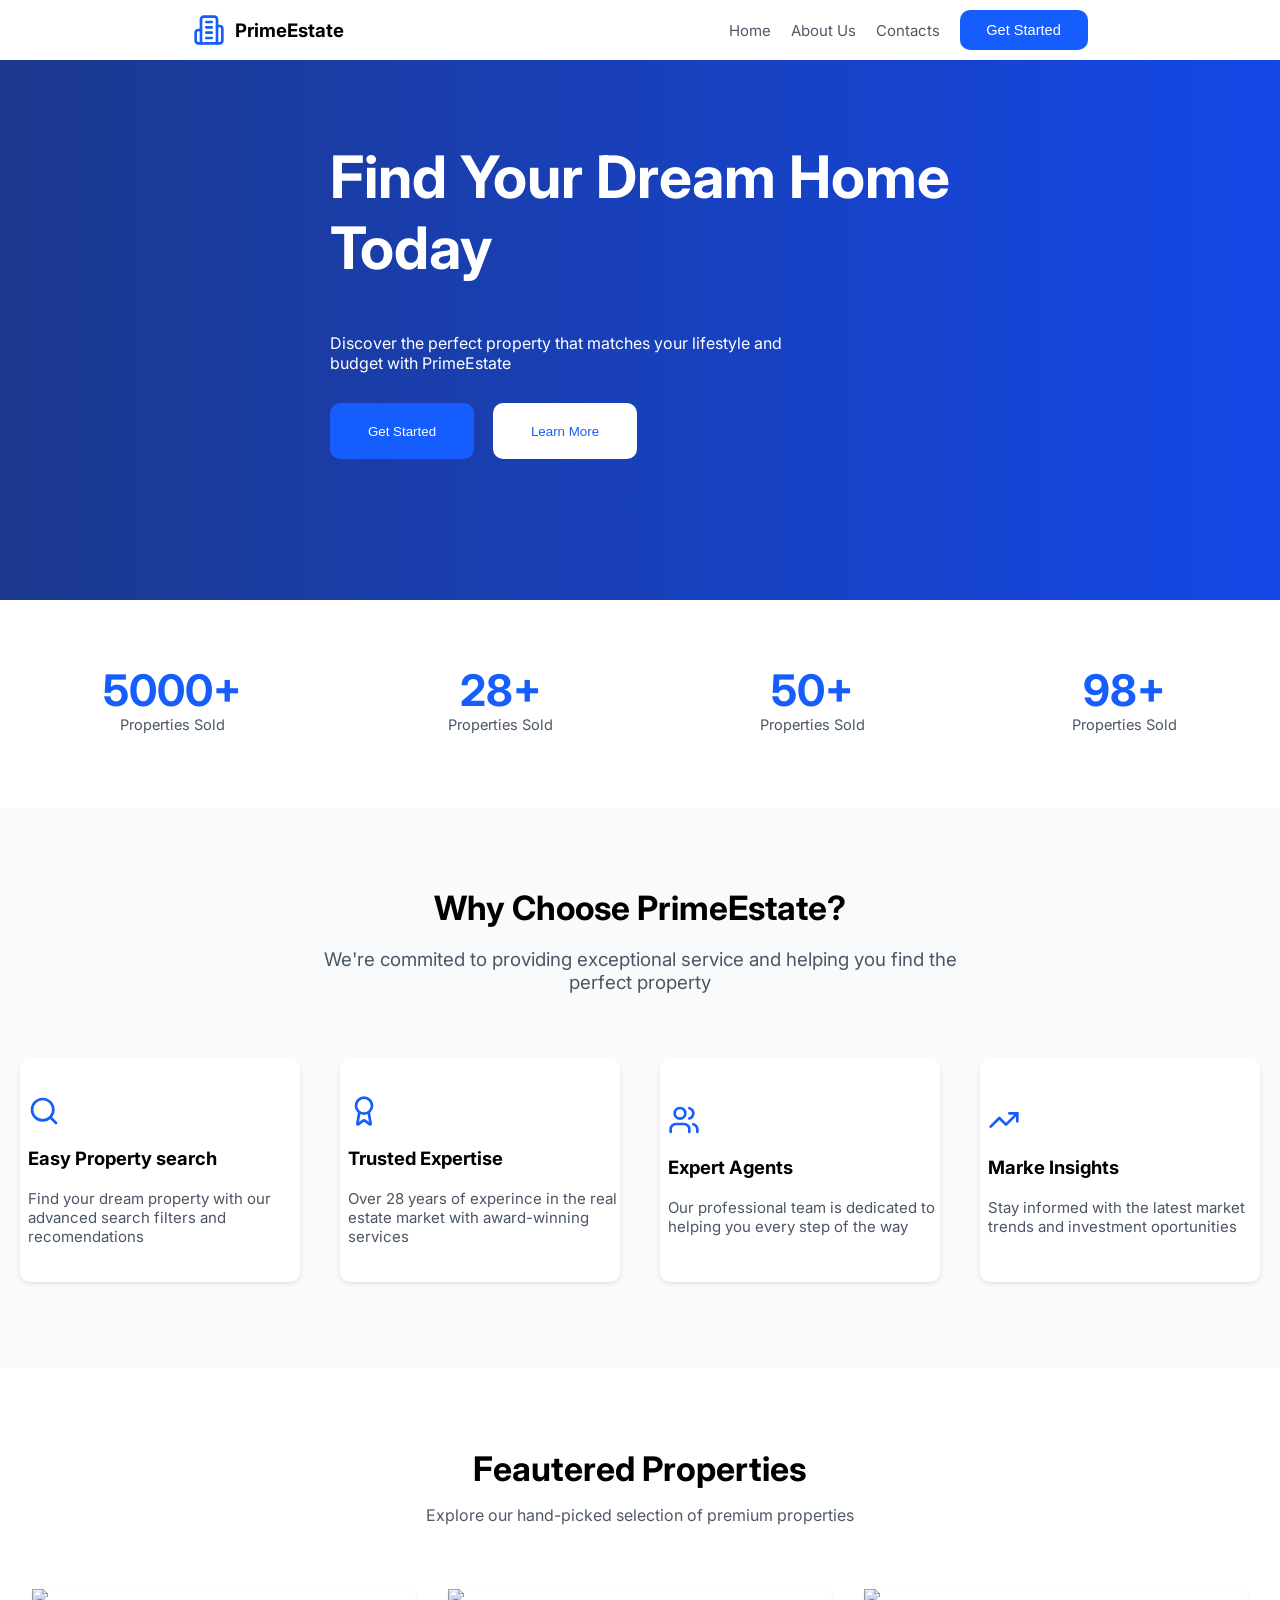
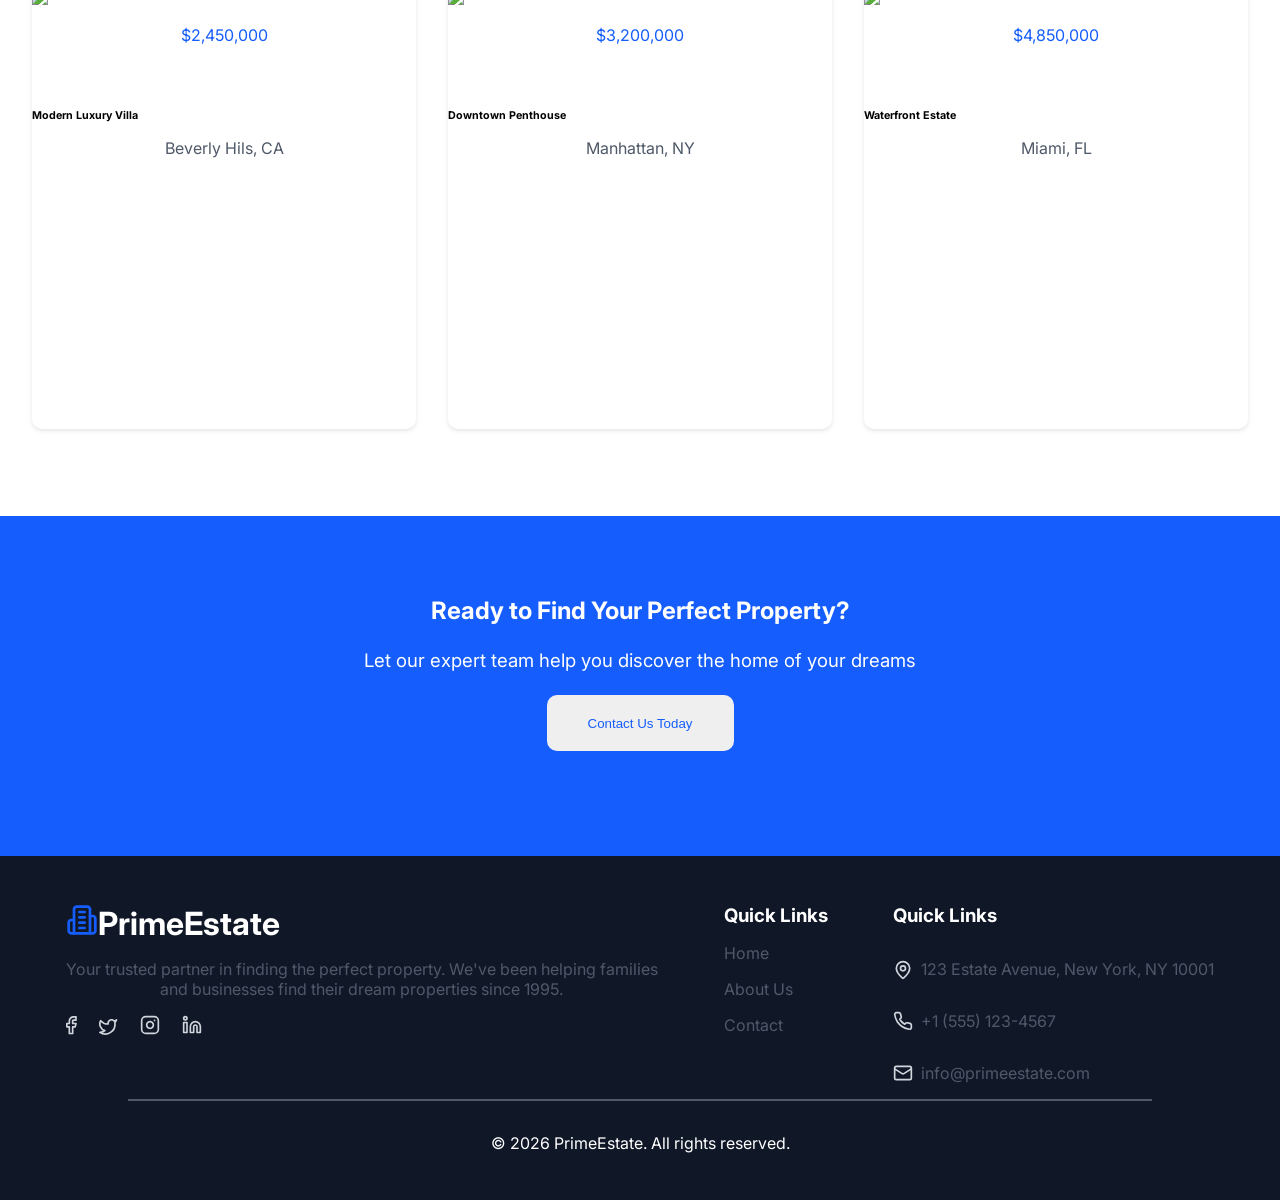
==== index.html @ a553e6db "creating second page" ====
<!DOCTYPE html>
<html lang="en">
<head>
    <meta charset="UTF-8">
    <meta name="viewport" content="width=<device-width>, initial-scale=1.0">
    <title>RealEstate</title>
    <link rel="stylesheet" href="styles/style.css">
    <link rel="preconnect" href="https://fonts.googleapis.com">
    <link rel="preconnect" href="https://fonts.gstatic.com" crossorigin>
    <link href="https://fonts.googleapis.com/css2?family=Inter:ital,opsz,wght@0,14..32,100..900;1,14..32,100..900&display=swap" rel="stylesheet">
</head>
<body>
    <nav>
        <div class="h1">
            <svg width="32" height="32" viewBox="0 0 32 32" fill="none" xmlns="http://www.w3.org/2000/svg">
                <path d="M8 29.3333V5.33333C8 4.62609 8.28095 3.94781 8.78105 3.44772C9.28115 2.94762 9.95942 2.66667 10.6667 2.66667H21.3333C22.0406 2.66667 22.7189 2.94762 23.219 3.44772C23.719 3.94781 24 4.62609 24 5.33333V29.3333H8Z" stroke="#155DFC" stroke-width="2.66667" stroke-linecap="round" stroke-linejoin="round"/>
                <path d="M7.99999 16H5.33332C4.62608 16 3.9478 16.281 3.4477 16.781C2.94761 17.2811 2.66666 17.9594 2.66666 18.6667V26.6667C2.66666 27.3739 2.94761 28.0522 3.4477 28.5523C3.9478 29.0524 4.62608 29.3333 5.33332 29.3333H7.99999" stroke="#155DFC" stroke-width="2.66667" stroke-linecap="round" stroke-linejoin="round"/>
                <path d="M24 12H26.6667C27.3739 12 28.0522 12.281 28.5523 12.781C29.0524 13.2811 29.3333 13.9594 29.3333 14.6667V26.6667C29.3333 27.3739 29.0524 28.0522 28.5523 28.5523C28.0522 29.0524 27.3739 29.3333 26.6667 29.3333H24" stroke="#155DFC" stroke-width="2.66667" stroke-linecap="round" stroke-linejoin="round"/>
                <path d="M13.3333 8H18.6667" stroke="#155DFC" stroke-width="2.66667" stroke-linecap="round" stroke-linejoin="round"/>
                <path d="M13.3333 13.3333H18.6667" stroke="#155DFC" stroke-width="2.66667" stroke-linecap="round" stroke-linejoin="round"/>
                <path d="M13.3333 18.6667H18.6667" stroke="#155DFC" stroke-width="2.66667" stroke-linecap="round" stroke-linejoin="round"/>
                <path d="M13.3333 24H18.6667" stroke="#155DFC" stroke-width="2.66667" stroke-linecap="round" stroke-linejoin="round"/>
            </svg>
            <h1>PrimeEstate</h1>
        </div>
        
        <div class="container">
            <a>Home</a>
            <a>About Us</a>
            <a>Contacts</a>
            <button>
                <a>Get Started</a>
            </button>
        </div>
    </nav>
    <section class="greeting">
        <div class="container_greeting">
            <h2>Find Your Dream Home<br> Today</h2>
            <p>Discover the perfect property that matches your lifestyle and<br> budget with PrimeEstate</p>
            <div class="buttons">
                <button class="butt1">
                    <a>Get Started</a>
                </button>
                <button class="butt2">
                    <a>Learn More</a>
                </button>
            </div>
        </div>
    </section>
    <section class="brief_inf">
        <div class="cont">
            <h3>5000+</h3>
            <p>Properties Sold</p>
        </div>
        <div class="cont">
            <h3>28+</h3>
            <p>Properties Sold</p>
        </div>
        <div class="cont">
            <h3>50+</h3>
            <p>Properties Sold</p>
        </div>
        <div class="cont">
            <h3>98+</h3>
            <p>Properties Sold</p>
        </div>
    </section>
    <section class="arguments">
        <h2>Why Choose PrimeEstate?</h2>
        <p>We're commited to providing exceptional service and helping you find the<br> perfect property</p>
        <div class="info">
            <div class="inf_cont">
                <svg width="32" height="32" viewBox="0 0 32 32" fill="none" xmlns="http://www.w3.org/2000/svg" class="svg">
                    <path d="M14.6667 25.3333C20.5577 25.3333 25.3333 20.5577 25.3333 14.6667C25.3333 8.77563 20.5577 4 14.6667 4C8.77563 4 4 8.77563 4 14.6667C4 20.5577 8.77563 25.3333 14.6667 25.3333Z" stroke="#155DFC" stroke-width="2.66667" stroke-linecap="round" stroke-linejoin="round"/>
                    <path d="M28 28.0001L22.2667 22.2667" stroke="#155DFC" stroke-width="2.66667" stroke-linecap="round" stroke-linejoin="round"/>
                </svg>
                <h3>Easy Property search</h3>
                <p>Find your dream property with our advanced search filters and recomendations</p>
            </div>
            <div class="inf_cont">
                <svg width="32" height="32" viewBox="0 0 32 32" fill="none" xmlns="http://www.w3.org/2000/svg" class="svg">
                    <path d="M20.636 17.1866L22.656 28.5546C22.6786 28.6885 22.6598 28.8261 22.6022 28.949C22.5445 29.0719 22.4507 29.1742 22.3332 29.2424C22.2158 29.3105 22.0804 29.3412 21.9451 29.3303C21.8098 29.3193 21.681 29.2674 21.576 29.1813L16.8027 25.5986C16.5722 25.4265 16.2923 25.3335 16.0047 25.3335C15.717 25.3335 15.4371 25.4265 15.2067 25.5986L10.4253 29.18C10.3204 29.2659 10.1918 29.3178 10.0567 29.3287C9.92151 29.3396 9.78623 29.3091 9.66889 29.2411C9.55154 29.1732 9.45771 29.0711 9.3999 28.9484C9.34209 28.8258 9.32305 28.6884 9.34534 28.5546L11.364 17.1866" stroke="#155DFC" stroke-width="2.66667" stroke-linecap="round" stroke-linejoin="round"/>
                    <path d="M16 18.6666C20.4183 18.6666 24 15.0849 24 10.6666C24 6.24835 20.4183 2.66663 16 2.66663C11.5817 2.66663 8 6.24835 8 10.6666C8 15.0849 11.5817 18.6666 16 18.6666Z" stroke="#155DFC" stroke-width="2.66667" stroke-linecap="round" stroke-linejoin="round"/>
                </svg>
                <h3>Trusted Expertise</h3>
                <p>Over 28 years of experince in the real estate market with award-winning services</p>
            </div>
            <div class="inf_cont">
                <svg width="32" height="32" viewBox="0 0 32 32" fill="none" xmlns="http://www.w3.org/2000/svg" class="svg">
                    <path d="M21.3333 28V25.3333C21.3333 23.9188 20.7714 22.5623 19.7712 21.5621C18.771 20.5619 17.4145 20 16 20H8.00001C6.58552 20 5.22896 20.5619 4.22877 21.5621C3.22858 22.5623 2.66667 23.9188 2.66667 25.3333V28" stroke="#155DFC" stroke-width="2.66667" stroke-linecap="round" stroke-linejoin="round"/>
                    <path d="M12 14.6667C14.9455 14.6667 17.3333 12.2789 17.3333 9.33333C17.3333 6.38781 14.9455 4 12 4C9.05449 4 6.66667 6.38781 6.66667 9.33333C6.66667 12.2789 9.05449 14.6667 12 14.6667Z" stroke="#155DFC" stroke-width="2.66667" stroke-linecap="round" stroke-linejoin="round"/>
                    <path d="M29.3333 28V25.3333C29.3324 24.1516 28.9391 23.0037 28.2151 22.0698C27.4912 21.1358 26.4775 20.4688 25.3333 20.1733" stroke="#155DFC" stroke-width="2.66667" stroke-linecap="round" stroke-linejoin="round"/>
                    <path d="M21.3333 4.17334C22.4805 4.46707 23.4974 5.13427 24.2235 6.06975C24.9496 7.00523 25.3438 8.15578 25.3438 9.34001C25.3438 10.5242 24.9496 11.6748 24.2235 12.6103C23.4974 13.5457 22.4805 14.2129 21.3333 14.5067" stroke="#155DFC" stroke-width="2.66667" stroke-linecap="round" stroke-linejoin="round"/>
                </svg>
                <h3>Expert Agents</h3>
                <p>Our professional team is dedicated to helping you every step of the way</p>
            </div>
            <div class="inf_cont">
                <svg width="32" height="32" viewBox="0 0 32 32" fill="none" xmlns="http://www.w3.org/2000/svg" class="svg">
                    <path d="M29.3333 9.33337L18 20.6667L11.3333 14L2.66666 22.6667" stroke="#155DFC" stroke-width="2.66667" stroke-linecap="round" stroke-linejoin="round"/>
                    <path d="M21.3333 9.33337H29.3333V17.3334" stroke="#155DFC" stroke-width="2.66667" stroke-linecap="round" stroke-linejoin="round"/>
                </svg>
                <h3>Marke Insights</h3>
                <p>Stay informed with the latest market trends and investment oportunities</p>
            </div>
        </div>
    </section>
    <section class="feautered">
        <h2>Feautered Properties</h2>
        <p>Explore our hand-picked selection of premium properties</p>
        <div class="flats">
            <div class="flats_info">
                <figure>
                    <img alt="PLACEHOLDER">
                    <p>$2,450,000</p>
                </figure>
                <h6>Modern Luxury Villa</h6>
                <p>Beverly Hils, CA</p>
            </div>
            <div class="flats_info">
                <figure>
                    <img alt="PLACEHOLDER">
                    <p>$3,200,000</p>
                </figure>
                <h6>Downtown Penthouse</h6>
                <p>Manhattan, NY</p>
            </div>
            <div class="flats_info">
                <figure>
                    <img alt="PLACEHOLDER">
                    <p>$4,850,000</p>
                </figure>
                <h6>Waterfront Estate</h6>
                <p>Miami, FL</p>
            </div>
        </div>
    </section>
    <section class="contacts">
        <div class="cont_contacts">
            <h2>Ready to Find Your Perfect Property?</h2>
            <p>Let our expert team help you discover the home of your dreams</p>
            <div>
                <button class="butt4">
                    <a>Contact Us Today</a>
                </button>
            </div>
        </div>
        
    </section>
    <footer>
        <div class="information">
            <div class="inf_footer">
                <div class="logo_and_text">
                    <svg width="32" height="32" viewBox="0 0 32 32" fill="none" xmlns="http://www.w3.org/2000/svg">
                        <path d="M8 29.3333V5.33333C8 4.62609 8.28095 3.94781 8.78105 3.44772C9.28115 2.94762 9.95942 2.66667 10.6667 2.66667H21.3333C22.0406 2.66667 22.7189 2.94762 23.219 3.44772C23.719 3.94781 24 4.62609 24 5.33333V29.3333H8Z" stroke="#155DFC" stroke-width="2.66667" stroke-linecap="round" stroke-linejoin="round"/>
                        <path d="M7.99999 16H5.33332C4.62608 16 3.9478 16.281 3.4477 16.781C2.94761 17.2811 2.66666 17.9594 2.66666 18.6667V26.6667C2.66666 27.3739 2.94761 28.0522 3.4477 28.5523C3.9478 29.0524 4.62608 29.3333 5.33332 29.3333H7.99999" stroke="#155DFC" stroke-width="2.66667" stroke-linecap="round" stroke-linejoin="round"/>
                        <path d="M24 12H26.6667C27.3739 12 28.0522 12.281 28.5523 12.781C29.0524 13.2811 29.3333 13.9594 29.3333 14.6667V26.6667C29.3333 27.3739 29.0524 28.0522 28.5523 28.5523C28.0522 29.0524 27.3739 29.3333 26.6667 29.3333H24" stroke="#155DFC" stroke-width="2.66667" stroke-linecap="round" stroke-linejoin="round"/>
                        <path d="M13.3333 8H18.6667" stroke="#155DFC" stroke-width="2.66667" stroke-linecap="round" stroke-linejoin="round"/>
                        <path d="M13.3333 13.3333H18.6667" stroke="#155DFC" stroke-width="2.66667" stroke-linecap="round" stroke-linejoin="round"/>
                        <path d="M13.3333 18.6667H18.6667" stroke="#155DFC" stroke-width="2.66667" stroke-linecap="round" stroke-linejoin="round"/>
                        <path d="M13.3333 24H18.6667" stroke="#155DFC" stroke-width="2.66667" stroke-linecap="round" stroke-linejoin="round"/>
                    </svg>
                    <h1>PrimeEstate</h1>
                </div>
                <p>Your trusted partner in finding the perfect property. We've been helping families<br> and businesses find their dream properties since 1995.</p>
                <div>
                    <svg width="11" height="19" viewBox="0 0 11 19" fill="none" xmlns="http://www.w3.org/2000/svg" class="icons">
                        <path d="M10 0.833252H7.50001C6.39494 0.833252 5.33513 1.27224 4.55373 2.05364C3.77233 2.83504 3.33334 3.89485 3.33334 4.99992V7.49992H0.833344V10.8333H3.33334V17.4999H6.66668V10.8333H9.16668L10 7.49992H6.66668V4.99992C6.66668 4.7789 6.75447 4.56694 6.91075 4.41066C7.06703 4.25438 7.279 4.16659 7.50001 4.16659H10V0.833252Z" stroke="#D1D5DC" stroke-width="1.66667" stroke-linecap="round" stroke-linejoin="round"/>
                    </svg>
                    <svg width="19" height="16" viewBox="0 0 19 16" fill="none" xmlns="http://www.w3.org/2000/svg" class="icons">
                        <path d="M17.5001 0.839537C17.5001 0.839537 16.9167 2.58954 15.8334 3.67287C17.1667 12.0062 8.00007 18.0895 0.833405 13.3395C2.66674 13.4229 4.50007 12.8395 5.8334 11.6729C1.66674 10.4229 -0.416595 5.5062 1.66674 1.67287C3.50007 3.83954 6.3334 5.08954 9.16674 5.0062C8.41674 1.5062 12.5001 -0.493796 15.0001 1.83954C15.9167 1.83954 17.5001 0.839537 17.5001 0.839537Z" stroke="#D1D5DC" stroke-width="1.66667" stroke-linecap="round" stroke-linejoin="round"/>
                    </svg>
                    <svg width="20" height="20" viewBox="0 0 20 20" fill="none" xmlns="http://www.w3.org/2000/svg" class="icons">
                        <path d="M14.1667 1.66675H5.83332C3.53214 1.66675 1.66666 3.53223 1.66666 5.83341V14.1667C1.66666 16.4679 3.53214 18.3334 5.83332 18.3334H14.1667C16.4678 18.3334 18.3333 16.4679 18.3333 14.1667V5.83341C18.3333 3.53223 16.4678 1.66675 14.1667 1.66675Z" stroke="#D1D5DC" stroke-width="1.66667" stroke-linecap="round" stroke-linejoin="round"/>
                        <path d="M13.3333 9.47501C13.4362 10.1685 13.3177 10.8769 12.9948 11.4992C12.6719 12.1215 12.161 12.6262 11.5347 12.9414C10.9084 13.2566 10.1987 13.3663 9.5065 13.255C8.81428 13.1436 8.17481 12.8167 7.67904 12.321C7.18327 11.8252 6.85645 11.1857 6.74507 10.4935C6.63368 9.8013 6.7434 9.09159 7.05862 8.46532C7.37383 7.83905 7.8785 7.32812 8.50083 7.00521C9.12316 6.68229 9.83147 6.56383 10.525 6.66667C11.2324 6.77158 11.8874 7.10123 12.3931 7.60693C12.8988 8.11263 13.2284 8.76757 13.3333 9.47501Z" stroke="#D1D5DC" stroke-width="1.66667" stroke-linecap="round" stroke-linejoin="round"/>
                        <path d="M14.5833 5.41675H14.5917" stroke="#D1D5DC" stroke-width="1.66667" stroke-linecap="round" stroke-linejoin="round"/>
                    </svg>
                    <svg width="20" height="20" viewBox="0 0 20 20" fill="none" xmlns="http://www.w3.org/2000/svg" class="icons">
                        <path d="M13.3333 6.66675C14.6594 6.66675 15.9312 7.19353 16.8689 8.13121C17.8066 9.0689 18.3333 10.3407 18.3333 11.6667V17.5001H15V11.6667C15 11.2247 14.8244 10.8008 14.5119 10.4882C14.1993 10.1757 13.7754 10.0001 13.3333 10.0001C12.8913 10.0001 12.4674 10.1757 12.1548 10.4882C11.8423 10.8008 11.6667 11.2247 11.6667 11.6667V17.5001H8.33334V11.6667C8.33334 10.3407 8.86013 9.0689 9.79781 8.13121C10.7355 7.19353 12.0073 6.66675 13.3333 6.66675Z" stroke="#D1D5DC" stroke-width="1.66667" stroke-linecap="round" stroke-linejoin="round"/>
                        <path d="M4.99999 7.5H1.66666V17.5H4.99999V7.5Z" stroke="#D1D5DC" stroke-width="1.66667" stroke-linecap="round" stroke-linejoin="round"/>
                        <path d="M3.33332 5.00008C4.2538 5.00008 4.99999 4.25389 4.99999 3.33341C4.99999 2.41294 4.2538 1.66675 3.33332 1.66675C2.41285 1.66675 1.66666 2.41294 1.66666 3.33341C1.66666 4.25389 2.41285 5.00008 3.33332 5.00008Z" stroke="#D1D5DC" stroke-width="1.66667" stroke-linecap="round" stroke-linejoin="round"/>
                    </svg>
                </div>
                
            </div>
            <div class="inf_footer">
                <h3>Quick Links</h3>
                <a href="">Home</a>
                <a href="">About Us</a>
                <a href="">Contact</a>
            </div>
            <div class="inf_footer">
                <h3>Quick Links</h3>
                <div class="flex">
                    <svg width="20" height="22" viewBox="0 0 20 22" fill="none" xmlns="http://www.w3.org/2000/svg">
                        <path d="M16.6667 10.3334C16.6667 14.4942 12.0508 18.8276 10.5008 20.1659C10.3564 20.2745 10.1807 20.3332 10 20.3332C9.81934 20.3332 9.64357 20.2745 9.49918 20.1659C7.94918 18.8276 3.33334 14.4942 3.33334 10.3334C3.33334 8.5653 4.03572 6.86961 5.28596 5.61937C6.53621 4.36913 8.2319 3.66675 10 3.66675C11.7681 3.66675 13.4638 4.36913 14.7141 5.61937C15.9643 6.86961 16.6667 8.5653 16.6667 10.3334Z" stroke="#D1D5DC" stroke-width="1.66667" stroke-linecap="round" stroke-linejoin="round"/>
                        <path d="M10 12.8333C11.3807 12.8333 12.5 11.714 12.5 10.3333C12.5 8.95254 11.3807 7.83325 10 7.83325C8.61929 7.83325 7.5 8.95254 7.5 10.3333C7.5 11.714 8.61929 12.8333 10 12.8333Z" stroke="#D1D5DC" stroke-width="1.66667" stroke-linecap="round" stroke-linejoin="round"/>
                    </svg>
                    <p class="p">123 Estate Avenue, New York, NY 10001</p>
                </div>
                <div class="flex">
                    <svg width="20" height="20" viewBox="0 0 20 20" fill="none" xmlns="http://www.w3.org/2000/svg">
                        <path d="M18.3333 14.0999V16.5999C18.3343 16.832 18.2867 17.0617 18.1937 17.2744C18.1008 17.487 17.9644 17.6779 17.7934 17.8348C17.6224 17.9917 17.4205 18.1112 17.2006 18.1855C16.9808 18.2599 16.7478 18.2875 16.5167 18.2666C13.9523 17.988 11.4892 17.1117 9.32498 15.7083C7.31151 14.4288 5.60443 12.7217 4.32499 10.7083C2.91663 8.53426 2.04019 6.05908 1.76665 3.48325C1.74583 3.25281 1.77321 3.02055 1.84707 2.80127C1.92092 2.58199 2.03963 2.38049 2.19562 2.2096C2.35162 2.03871 2.54149 1.90218 2.75314 1.80869C2.9648 1.7152 3.1936 1.6668 3.42499 1.66658H5.92499C6.32941 1.6626 6.72148 1.80582 7.02812 2.06953C7.33476 2.33324 7.53505 2.69946 7.59165 3.09992C7.69717 3.89997 7.89286 4.68552 8.17499 5.44158C8.2871 5.73985 8.31137 6.06401 8.24491 6.37565C8.17844 6.68729 8.02404 6.97334 7.79998 7.19992L6.74165 8.25825C7.92795 10.3445 9.65536 12.072 11.7417 13.2583L12.8 12.1999C13.0266 11.9759 13.3126 11.8215 13.6243 11.755C13.9359 11.6885 14.26 11.7128 14.5583 11.8249C15.3144 12.107 16.0999 12.3027 16.9 12.4083C17.3048 12.4654 17.6745 12.6693 17.9388 12.9812C18.203 13.2931 18.3435 13.6912 18.3333 14.0999Z" stroke="#D1D5DC" stroke-width="1.66667" stroke-linecap="round" stroke-linejoin="round"/>
                    </svg>
                    <p class="p">+1 (555) 123-4567</p>
                </div>
                
                <div class="flex">
                    <svg width="20" height="20" viewBox="0 0 20 20" fill="none" xmlns="http://www.w3.org/2000/svg">
                        <path d="M16.6667 3.33325H3.33332C2.41285 3.33325 1.66666 4.07944 1.66666 4.99992V14.9999C1.66666 15.9204 2.41285 16.6666 3.33332 16.6666H16.6667C17.5871 16.6666 18.3333 15.9204 18.3333 14.9999V4.99992C18.3333 4.07944 17.5871 3.33325 16.6667 3.33325Z" stroke="#D1D5DC" stroke-width="1.66667" stroke-linecap="round" stroke-linejoin="round"/>
                        <path d="M18.3333 5.83325L10.8583 10.5833C10.601 10.7444 10.3036 10.8299 9.99999 10.8299C9.69639 10.8299 9.39893 10.7444 9.14166 10.5833L1.66666 5.83325" stroke="#D1D5DC" stroke-width="1.66667" stroke-linecap="round" stroke-linejoin="round"/>
                    </svg>
                    <p class="p">info@primeestate.com</p>
                </div>
            </div>
        </div>
        <div class="hr">
            <p>© 2026 PrimeEstate. All rights reserved.</p>
        </div>
        
    </footer>
</body>
</html>
---- styles/style.css ----
* {
  box-sizing: border-box;
  margin: 0;
}

body {
  font-family: Inter, regular;
  color: white;
}
body nav {
  height: 60px;
  background-color: #FFFFFF;
  display: flex;
  justify-content: space-around;
  align-items: center;
  position: fixed;
  width: 100%;
}
body nav .h1 {
  display: flex;
  align-items: center;
}
body nav h1 {
  font-family: Inter, bold;
  color: black;
  margin: 0;
  padding-left: 10px;
  font-size: 18.6px;
}
body nav .container {
  display: flex;
  align-items: center;
}
body nav .container a {
  font-size: 15px;
  text-decoration: none;
  color: #4F5968;
  margin-right: 20px;
}
body nav .container button {
  background-color: #155DFC;
  border-radius: 10px;
  text-align: center;
  width: 128px;
  height: 40px;
  border-style: none;
}
body nav .container button a {
  color: white;
  font-size: 14.6px;
  margin-right: 0px;
}
body .greeting {
  height: 600px;
  background: linear-gradient(to right, #1C398E, #1447E6);
  display: flex;
  justify-content: center;
  align-items: center;
}
body .greeting .container_greeting {
  display: flex;
  flex-direction: column;
}
body .greeting .container_greeting h2 {
  margin: 0;
  color: #FFFFFF;
  font-size: 58.6px;
  font-family: Inter, Medium;
}
body .greeting .container_greeting p {
  font-size: 22.1;
  margin-top: 50px;
  margin-bottom: 30px;
}
body .greeting .container_greeting .buttons .butt1 {
  background-color: #155DFC;
  border-radius: 10px;
  color: #FFFFFF;
  border-style: none;
  height: 56px;
  width: 144px;
  margin-right: 15px;
}
body .greeting .container_greeting .buttons .butt2 {
  background-color: #FFFFFF;
  border-radius: 10px;
  color: #155DFC;
  border-style: none;
  height: 56px;
  width: 144px;
}
body .brief_inf {
  height: 208px;
  display: flex;
  justify-content: space-around;
  padding-top: 64px;
}
body .brief_inf h3 {
  color: #155DFC;
  font-size: 43.5px;
  text-align: center;
  margin: 0;
}
body .brief_inf p {
  color: #4A5565;
  font-size: 14.6px;
  text-align: center;
}
body .brief_inf .cont {
  display: flex;
  flex-direction: column;
}
body .arguments {
  height: 560px;
  background-color: #F9FAFB;
}
body .arguments h2 {
  text-align: center;
  font-size: 33.5px;
  color: #000000;
  margin-bottom: 20px;
  padding-top: 80px;
}
body .arguments h3 {
  font-size: 18.4px;
  color: #000000;
  margin-left: 8px;
}
body .arguments p {
  color: #4A5565;
  font-size: 18.8px;
  text-align: center;
  margin-bottom: 64px;
}
body .arguments .inf_cont {
  width: 280px;
  height: 224px;
  border-radius: 10px;
  background-color: #FFFFFF;
  display: flex;
  flex-direction: column;
  justify-content: center;
  box-shadow: 0 2px 4px rgba(0, 0, 0, 0.1);
}
body .arguments .inf_cont p {
  text-align: left;
  margin-bottom: 0px;
  margin-top: 20px;
  margin-left: 8px;
  font-size: 15px;
}
body .arguments .inf_cont .svg {
  margin-bottom: 20px;
  margin-left: 8px;
}
body .arguments .info {
  display: flex;
  justify-content: space-around;
}
body .feautered {
  height: 748px;
}
body .feautered h2 {
  color: #000000;
  font-size: 33.9px;
  padding-top: 80px;
  text-align: center;
}
body .feautered p {
  text-align: center;
  color: #4F5968;
  margin-top: 16px;
  margin-bottom: 64px;
}
body .feautered .flats {
  display: flex;
  flex-direction: row;
  justify-content: space-evenly;
}
body .feautered .flats_info {
  width: 384px;
  height: 440px;
  border-radius: 10px;
  box-shadow: 0 2px 4px rgba(0, 0, 0, 0.1);
  display: flex;
  flex-direction: column;
}
body .feautered .flats_info figure p {
  color: #155DFC;
}
body .feautered .flats_info h6 {
  color: #000000;
  font-size: 19.2;
}
body .contacts {
  height: 340px;
  background-color: #155DFC;
}
body .contacts h2 {
  padding-top: 80px;
  text-align: center;
}
body .contacts p {
  text-align: center;
  font-size: 18.6px;
  margin-top: 24px;
  margin-bottom: 24px;
}
body .contacts .butt4 {
  height: 56px;
  width: 187px;
  text-align: center;
  border-radius: 10px;
  border-style: none;
}
body .contacts .butt4 a {
  color: #155DFC;
}
body .contacts .cont_contacts {
  display: flex;
  flex-direction: column;
}
body .contacts .cont_contacts div {
  display: flex;
  justify-content: center;
}
body footer {
  height: 344px;
  background-color: #101828;
}
body footer .information {
  display: flex;
  justify-content: space-evenly;
  padding-top: 48px;
}
body footer .information .inf_footer {
  display: flex;
  flex-direction: column;
}
body footer .information .inf_footer p {
  margin-top: 16px;
  margin-bottom: 16px;
  color: #4F5968;
}
body footer .information .inf_footer .icons {
  margin-right: 18px;
}
body footer .information .inf_footer h3 {
  margin-bottom: 16px;
}
body footer .information .inf_footer a {
  text-decoration: none;
  color: #4F5968;
  margin-bottom: 16px;
}
body footer .logo_and_text {
  display: flex;
}
body footer .flex {
  display: flex;
  align-items: center;
}
body footer .flex .p {
  margin-left: 8px;
}
body footer p {
  text-align: center;
}
body footer .hr {
  width: 80%;
  border-top: solid 2px #4F5968;
  padding-top: 32px;
  margin: 0 auto;
}

/*# sourceMappingURL=style.css.map */
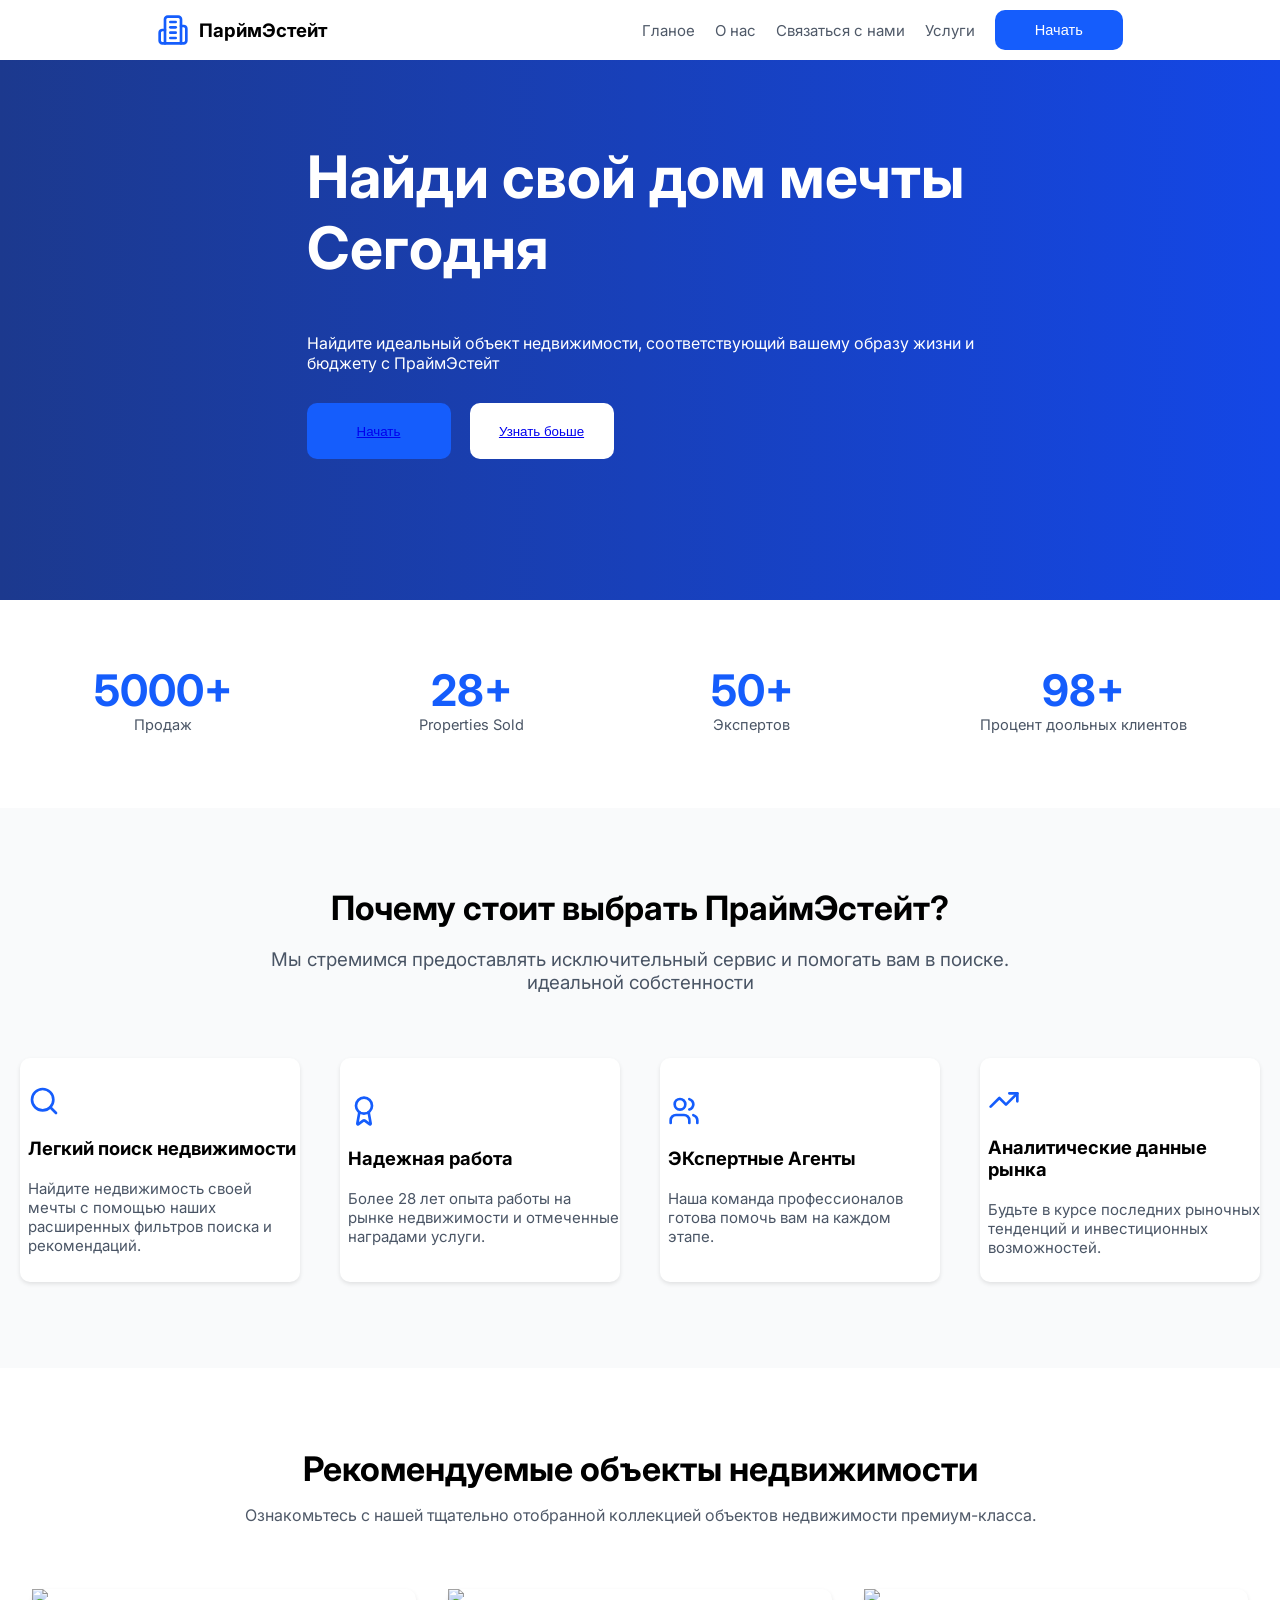
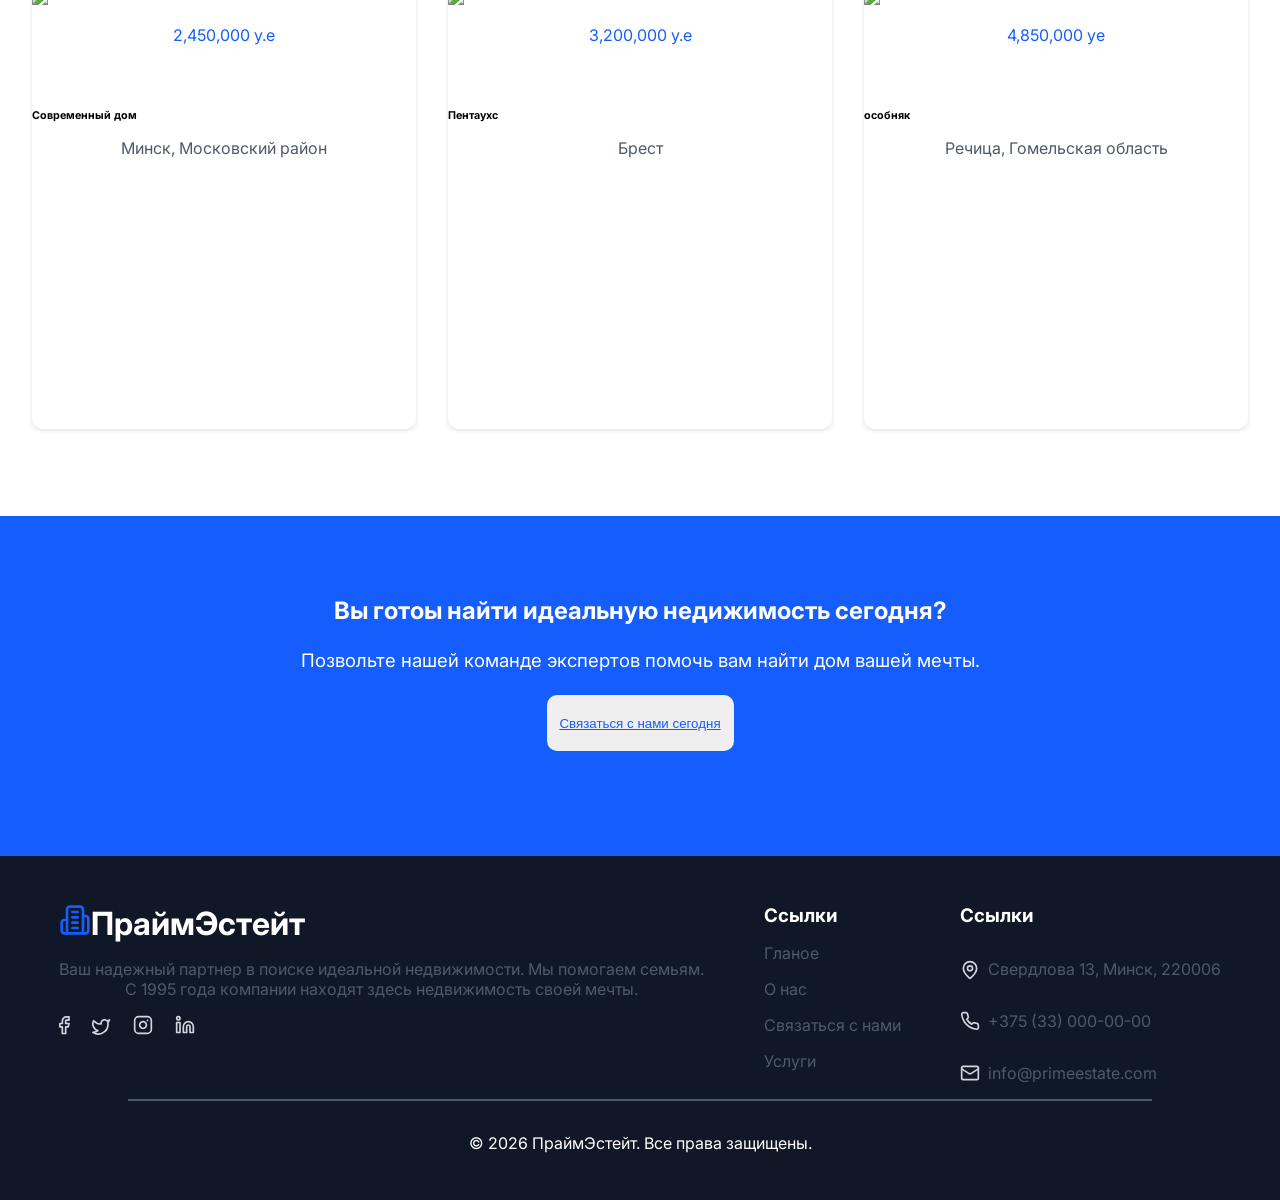
==== commit df44b19e: "translate to russian" ====
--- a/index.html
+++ b/index.html
@@ -1,223 +1,226 @@
-<!DOCTYPE html>
-<html lang="en">
-<head>
-    <meta charset="UTF-8">
-    <meta name="viewport" content="width=<device-width>, initial-scale=1.0">
-    <title>RealEstate</title>
-    <link rel="stylesheet" href="styles/style.css">
-    <link rel="preconnect" href="https://fonts.googleapis.com">
-    <link rel="preconnect" href="https://fonts.gstatic.com" crossorigin>
-    <link href="https://fonts.googleapis.com/css2?family=Inter:ital,opsz,wght@0,14..32,100..900;1,14..32,100..900&display=swap" rel="stylesheet">
-</head>
-<body>
-    <nav>
-        <div class="h1">
-            <svg width="32" height="32" viewBox="0 0 32 32" fill="none" xmlns="http://www.w3.org/2000/svg">
-                <path d="M8 29.3333V5.33333C8 4.62609 8.28095 3.94781 8.78105 3.44772C9.28115 2.94762 9.95942 2.66667 10.6667 2.66667H21.3333C22.0406 2.66667 22.7189 2.94762 23.219 3.44772C23.719 3.94781 24 4.62609 24 5.33333V29.3333H8Z" stroke="#155DFC" stroke-width="2.66667" stroke-linecap="round" stroke-linejoin="round"/>
-                <path d="M7.99999 16H5.33332C4.62608 16 3.9478 16.281 3.4477 16.781C2.94761 17.2811 2.66666 17.9594 2.66666 18.6667V26.6667C2.66666 27.3739 2.94761 28.0522 3.4477 28.5523C3.9478 29.0524 4.62608 29.3333 5.33332 29.3333H7.99999" stroke="#155DFC" stroke-width="2.66667" stroke-linecap="round" stroke-linejoin="round"/>
-                <path d="M24 12H26.6667C27.3739 12 28.0522 12.281 28.5523 12.781C29.0524 13.2811 29.3333 13.9594 29.3333 14.6667V26.6667C29.3333 27.3739 29.0524 28.0522 28.5523 28.5523C28.0522 29.0524 27.3739 29.3333 26.6667 29.3333H24" stroke="#155DFC" stroke-width="2.66667" stroke-linecap="round" stroke-linejoin="round"/>
-                <path d="M13.3333 8H18.6667" stroke="#155DFC" stroke-width="2.66667" stroke-linecap="round" stroke-linejoin="round"/>
-                <path d="M13.3333 13.3333H18.6667" stroke="#155DFC" stroke-width="2.66667" stroke-linecap="round" stroke-linejoin="round"/>
-                <path d="M13.3333 18.6667H18.6667" stroke="#155DFC" stroke-width="2.66667" stroke-linecap="round" stroke-linejoin="round"/>
-                <path d="M13.3333 24H18.6667" stroke="#155DFC" stroke-width="2.66667" stroke-linecap="round" stroke-linejoin="round"/>
-            </svg>
-            <h1>PrimeEstate</h1>
-        </div>
-        
-        <div class="container">
-            <a>Home</a>
-            <a>About Us</a>
-            <a>Contacts</a>
-            <button>
-                <a>Get Started</a>
-            </button>
-        </div>
-    </nav>
-    <section class="greeting">
-        <div class="container_greeting">
-            <h2>Find Your Dream Home<br> Today</h2>
-            <p>Discover the perfect property that matches your lifestyle and<br> budget with PrimeEstate</p>
-            <div class="buttons">
-                <button class="butt1">
-                    <a>Get Started</a>
-                </button>
-                <button class="butt2">
-                    <a>Learn More</a>
-                </button>
-            </div>
-        </div>
-    </section>
-    <section class="brief_inf">
-        <div class="cont">
-            <h3>5000+</h3>
-            <p>Properties Sold</p>
-        </div>
-        <div class="cont">
-            <h3>28+</h3>
-            <p>Properties Sold</p>
-        </div>
-        <div class="cont">
-            <h3>50+</h3>
-            <p>Properties Sold</p>
-        </div>
-        <div class="cont">
-            <h3>98+</h3>
-            <p>Properties Sold</p>
-        </div>
-    </section>
-    <section class="arguments">
-        <h2>Why Choose PrimeEstate?</h2>
-        <p>We're commited to providing exceptional service and helping you find the<br> perfect property</p>
-        <div class="info">
-            <div class="inf_cont">
-                <svg width="32" height="32" viewBox="0 0 32 32" fill="none" xmlns="http://www.w3.org/2000/svg" class="svg">
-                    <path d="M14.6667 25.3333C20.5577 25.3333 25.3333 20.5577 25.3333 14.6667C25.3333 8.77563 20.5577 4 14.6667 4C8.77563 4 4 8.77563 4 14.6667C4 20.5577 8.77563 25.3333 14.6667 25.3333Z" stroke="#155DFC" stroke-width="2.66667" stroke-linecap="round" stroke-linejoin="round"/>
-                    <path d="M28 28.0001L22.2667 22.2667" stroke="#155DFC" stroke-width="2.66667" stroke-linecap="round" stroke-linejoin="round"/>
-                </svg>
-                <h3>Easy Property search</h3>
-                <p>Find your dream property with our advanced search filters and recomendations</p>
-            </div>
-            <div class="inf_cont">
-                <svg width="32" height="32" viewBox="0 0 32 32" fill="none" xmlns="http://www.w3.org/2000/svg" class="svg">
-                    <path d="M20.636 17.1866L22.656 28.5546C22.6786 28.6885 22.6598 28.8261 22.6022 28.949C22.5445 29.0719 22.4507 29.1742 22.3332 29.2424C22.2158 29.3105 22.0804 29.3412 21.9451 29.3303C21.8098 29.3193 21.681 29.2674 21.576 29.1813L16.8027 25.5986C16.5722 25.4265 16.2923 25.3335 16.0047 25.3335C15.717 25.3335 15.4371 25.4265 15.2067 25.5986L10.4253 29.18C10.3204 29.2659 10.1918 29.3178 10.0567 29.3287C9.92151 29.3396 9.78623 29.3091 9.66889 29.2411C9.55154 29.1732 9.45771 29.0711 9.3999 28.9484C9.34209 28.8258 9.32305 28.6884 9.34534 28.5546L11.364 17.1866" stroke="#155DFC" stroke-width="2.66667" stroke-linecap="round" stroke-linejoin="round"/>
-                    <path d="M16 18.6666C20.4183 18.6666 24 15.0849 24 10.6666C24 6.24835 20.4183 2.66663 16 2.66663C11.5817 2.66663 8 6.24835 8 10.6666C8 15.0849 11.5817 18.6666 16 18.6666Z" stroke="#155DFC" stroke-width="2.66667" stroke-linecap="round" stroke-linejoin="round"/>
-                </svg>
-                <h3>Trusted Expertise</h3>
-                <p>Over 28 years of experince in the real estate market with award-winning services</p>
-            </div>
-            <div class="inf_cont">
-                <svg width="32" height="32" viewBox="0 0 32 32" fill="none" xmlns="http://www.w3.org/2000/svg" class="svg">
-                    <path d="M21.3333 28V25.3333C21.3333 23.9188 20.7714 22.5623 19.7712 21.5621C18.771 20.5619 17.4145 20 16 20H8.00001C6.58552 20 5.22896 20.5619 4.22877 21.5621C3.22858 22.5623 2.66667 23.9188 2.66667 25.3333V28" stroke="#155DFC" stroke-width="2.66667" stroke-linecap="round" stroke-linejoin="round"/>
-                    <path d="M12 14.6667C14.9455 14.6667 17.3333 12.2789 17.3333 9.33333C17.3333 6.38781 14.9455 4 12 4C9.05449 4 6.66667 6.38781 6.66667 9.33333C6.66667 12.2789 9.05449 14.6667 12 14.6667Z" stroke="#155DFC" stroke-width="2.66667" stroke-linecap="round" stroke-linejoin="round"/>
-                    <path d="M29.3333 28V25.3333C29.3324 24.1516 28.9391 23.0037 28.2151 22.0698C27.4912 21.1358 26.4775 20.4688 25.3333 20.1733" stroke="#155DFC" stroke-width="2.66667" stroke-linecap="round" stroke-linejoin="round"/>
-                    <path d="M21.3333 4.17334C22.4805 4.46707 23.4974 5.13427 24.2235 6.06975C24.9496 7.00523 25.3438 8.15578 25.3438 9.34001C25.3438 10.5242 24.9496 11.6748 24.2235 12.6103C23.4974 13.5457 22.4805 14.2129 21.3333 14.5067" stroke="#155DFC" stroke-width="2.66667" stroke-linecap="round" stroke-linejoin="round"/>
-                </svg>
-                <h3>Expert Agents</h3>
-                <p>Our professional team is dedicated to helping you every step of the way</p>
-            </div>
-            <div class="inf_cont">
-                <svg width="32" height="32" viewBox="0 0 32 32" fill="none" xmlns="http://www.w3.org/2000/svg" class="svg">
-                    <path d="M29.3333 9.33337L18 20.6667L11.3333 14L2.66666 22.6667" stroke="#155DFC" stroke-width="2.66667" stroke-linecap="round" stroke-linejoin="round"/>
-                    <path d="M21.3333 9.33337H29.3333V17.3334" stroke="#155DFC" stroke-width="2.66667" stroke-linecap="round" stroke-linejoin="round"/>
-                </svg>
-                <h3>Marke Insights</h3>
-                <p>Stay informed with the latest market trends and investment oportunities</p>
-            </div>
-        </div>
-    </section>
-    <section class="feautered">
-        <h2>Feautered Properties</h2>
-        <p>Explore our hand-picked selection of premium properties</p>
-        <div class="flats">
-            <div class="flats_info">
-                <figure>
-                    <img alt="PLACEHOLDER">
-                    <p>$2,450,000</p>
-                </figure>
-                <h6>Modern Luxury Villa</h6>
-                <p>Beverly Hils, CA</p>
-            </div>
-            <div class="flats_info">
-                <figure>
-                    <img alt="PLACEHOLDER">
-                    <p>$3,200,000</p>
-                </figure>
-                <h6>Downtown Penthouse</h6>
-                <p>Manhattan, NY</p>
-            </div>
-            <div class="flats_info">
-                <figure>
-                    <img alt="PLACEHOLDER">
-                    <p>$4,850,000</p>
-                </figure>
-                <h6>Waterfront Estate</h6>
-                <p>Miami, FL</p>
-            </div>
-        </div>
-    </section>
-    <section class="contacts">
-        <div class="cont_contacts">
-            <h2>Ready to Find Your Perfect Property?</h2>
-            <p>Let our expert team help you discover the home of your dreams</p>
-            <div>
-                <button class="butt4">
-                    <a>Contact Us Today</a>
-                </button>
-            </div>
-        </div>
-        
-    </section>
-    <footer>
-        <div class="information">
-            <div class="inf_footer">
-                <div class="logo_and_text">
-                    <svg width="32" height="32" viewBox="0 0 32 32" fill="none" xmlns="http://www.w3.org/2000/svg">
-                        <path d="M8 29.3333V5.33333C8 4.62609 8.28095 3.94781 8.78105 3.44772C9.28115 2.94762 9.95942 2.66667 10.6667 2.66667H21.3333C22.0406 2.66667 22.7189 2.94762 23.219 3.44772C23.719 3.94781 24 4.62609 24 5.33333V29.3333H8Z" stroke="#155DFC" stroke-width="2.66667" stroke-linecap="round" stroke-linejoin="round"/>
-                        <path d="M7.99999 16H5.33332C4.62608 16 3.9478 16.281 3.4477 16.781C2.94761 17.2811 2.66666 17.9594 2.66666 18.6667V26.6667C2.66666 27.3739 2.94761 28.0522 3.4477 28.5523C3.9478 29.0524 4.62608 29.3333 5.33332 29.3333H7.99999" stroke="#155DFC" stroke-width="2.66667" stroke-linecap="round" stroke-linejoin="round"/>
-                        <path d="M24 12H26.6667C27.3739 12 28.0522 12.281 28.5523 12.781C29.0524 13.2811 29.3333 13.9594 29.3333 14.6667V26.6667C29.3333 27.3739 29.0524 28.0522 28.5523 28.5523C28.0522 29.0524 27.3739 29.3333 26.6667 29.3333H24" stroke="#155DFC" stroke-width="2.66667" stroke-linecap="round" stroke-linejoin="round"/>
-                        <path d="M13.3333 8H18.6667" stroke="#155DFC" stroke-width="2.66667" stroke-linecap="round" stroke-linejoin="round"/>
-                        <path d="M13.3333 13.3333H18.6667" stroke="#155DFC" stroke-width="2.66667" stroke-linecap="round" stroke-linejoin="round"/>
-                        <path d="M13.3333 18.6667H18.6667" stroke="#155DFC" stroke-width="2.66667" stroke-linecap="round" stroke-linejoin="round"/>
-                        <path d="M13.3333 24H18.6667" stroke="#155DFC" stroke-width="2.66667" stroke-linecap="round" stroke-linejoin="round"/>
-                    </svg>
-                    <h1>PrimeEstate</h1>
-                </div>
-                <p>Your trusted partner in finding the perfect property. We've been helping families<br> and businesses find their dream properties since 1995.</p>
-                <div>
-                    <svg width="11" height="19" viewBox="0 0 11 19" fill="none" xmlns="http://www.w3.org/2000/svg" class="icons">
-                        <path d="M10 0.833252H7.50001C6.39494 0.833252 5.33513 1.27224 4.55373 2.05364C3.77233 2.83504 3.33334 3.89485 3.33334 4.99992V7.49992H0.833344V10.8333H3.33334V17.4999H6.66668V10.8333H9.16668L10 7.49992H6.66668V4.99992C6.66668 4.7789 6.75447 4.56694 6.91075 4.41066C7.06703 4.25438 7.279 4.16659 7.50001 4.16659H10V0.833252Z" stroke="#D1D5DC" stroke-width="1.66667" stroke-linecap="round" stroke-linejoin="round"/>
-                    </svg>
-                    <svg width="19" height="16" viewBox="0 0 19 16" fill="none" xmlns="http://www.w3.org/2000/svg" class="icons">
-                        <path d="M17.5001 0.839537C17.5001 0.839537 16.9167 2.58954 15.8334 3.67287C17.1667 12.0062 8.00007 18.0895 0.833405 13.3395C2.66674 13.4229 4.50007 12.8395 5.8334 11.6729C1.66674 10.4229 -0.416595 5.5062 1.66674 1.67287C3.50007 3.83954 6.3334 5.08954 9.16674 5.0062C8.41674 1.5062 12.5001 -0.493796 15.0001 1.83954C15.9167 1.83954 17.5001 0.839537 17.5001 0.839537Z" stroke="#D1D5DC" stroke-width="1.66667" stroke-linecap="round" stroke-linejoin="round"/>
-                    </svg>
-                    <svg width="20" height="20" viewBox="0 0 20 20" fill="none" xmlns="http://www.w3.org/2000/svg" class="icons">
-                        <path d="M14.1667 1.66675H5.83332C3.53214 1.66675 1.66666 3.53223 1.66666 5.83341V14.1667C1.66666 16.4679 3.53214 18.3334 5.83332 18.3334H14.1667C16.4678 18.3334 18.3333 16.4679 18.3333 14.1667V5.83341C18.3333 3.53223 16.4678 1.66675 14.1667 1.66675Z" stroke="#D1D5DC" stroke-width="1.66667" stroke-linecap="round" stroke-linejoin="round"/>
-                        <path d="M13.3333 9.47501C13.4362 10.1685 13.3177 10.8769 12.9948 11.4992C12.6719 12.1215 12.161 12.6262 11.5347 12.9414C10.9084 13.2566 10.1987 13.3663 9.5065 13.255C8.81428 13.1436 8.17481 12.8167 7.67904 12.321C7.18327 11.8252 6.85645 11.1857 6.74507 10.4935C6.63368 9.8013 6.7434 9.09159 7.05862 8.46532C7.37383 7.83905 7.8785 7.32812 8.50083 7.00521C9.12316 6.68229 9.83147 6.56383 10.525 6.66667C11.2324 6.77158 11.8874 7.10123 12.3931 7.60693C12.8988 8.11263 13.2284 8.76757 13.3333 9.47501Z" stroke="#D1D5DC" stroke-width="1.66667" stroke-linecap="round" stroke-linejoin="round"/>
-                        <path d="M14.5833 5.41675H14.5917" stroke="#D1D5DC" stroke-width="1.66667" stroke-linecap="round" stroke-linejoin="round"/>
-                    </svg>
-                    <svg width="20" height="20" viewBox="0 0 20 20" fill="none" xmlns="http://www.w3.org/2000/svg" class="icons">
-                        <path d="M13.3333 6.66675C14.6594 6.66675 15.9312 7.19353 16.8689 8.13121C17.8066 9.0689 18.3333 10.3407 18.3333 11.6667V17.5001H15V11.6667C15 11.2247 14.8244 10.8008 14.5119 10.4882C14.1993 10.1757 13.7754 10.0001 13.3333 10.0001C12.8913 10.0001 12.4674 10.1757 12.1548 10.4882C11.8423 10.8008 11.6667 11.2247 11.6667 11.6667V17.5001H8.33334V11.6667C8.33334 10.3407 8.86013 9.0689 9.79781 8.13121C10.7355 7.19353 12.0073 6.66675 13.3333 6.66675Z" stroke="#D1D5DC" stroke-width="1.66667" stroke-linecap="round" stroke-linejoin="round"/>
-                        <path d="M4.99999 7.5H1.66666V17.5H4.99999V7.5Z" stroke="#D1D5DC" stroke-width="1.66667" stroke-linecap="round" stroke-linejoin="round"/>
-                        <path d="M3.33332 5.00008C4.2538 5.00008 4.99999 4.25389 4.99999 3.33341C4.99999 2.41294 4.2538 1.66675 3.33332 1.66675C2.41285 1.66675 1.66666 2.41294 1.66666 3.33341C1.66666 4.25389 2.41285 5.00008 3.33332 5.00008Z" stroke="#D1D5DC" stroke-width="1.66667" stroke-linecap="round" stroke-linejoin="round"/>
-                    </svg>
-                </div>
-                
-            </div>
-            <div class="inf_footer">
-                <h3>Quick Links</h3>
-                <a href="">Home</a>
-                <a href="">About Us</a>
-                <a href="">Contact</a>
-            </div>
-            <div class="inf_footer">
-                <h3>Quick Links</h3>
-                <div class="flex">
-                    <svg width="20" height="22" viewBox="0 0 20 22" fill="none" xmlns="http://www.w3.org/2000/svg">
-                        <path d="M16.6667 10.3334C16.6667 14.4942 12.0508 18.8276 10.5008 20.1659C10.3564 20.2745 10.1807 20.3332 10 20.3332C9.81934 20.3332 9.64357 20.2745 9.49918 20.1659C7.94918 18.8276 3.33334 14.4942 3.33334 10.3334C3.33334 8.5653 4.03572 6.86961 5.28596 5.61937C6.53621 4.36913 8.2319 3.66675 10 3.66675C11.7681 3.66675 13.4638 4.36913 14.7141 5.61937C15.9643 6.86961 16.6667 8.5653 16.6667 10.3334Z" stroke="#D1D5DC" stroke-width="1.66667" stroke-linecap="round" stroke-linejoin="round"/>
-                        <path d="M10 12.8333C11.3807 12.8333 12.5 11.714 12.5 10.3333C12.5 8.95254 11.3807 7.83325 10 7.83325C8.61929 7.83325 7.5 8.95254 7.5 10.3333C7.5 11.714 8.61929 12.8333 10 12.8333Z" stroke="#D1D5DC" stroke-width="1.66667" stroke-linecap="round" stroke-linejoin="round"/>
-                    </svg>
-                    <p class="p">123 Estate Avenue, New York, NY 10001</p>
-                </div>
-                <div class="flex">
-                    <svg width="20" height="20" viewBox="0 0 20 20" fill="none" xmlns="http://www.w3.org/2000/svg">
-                        <path d="M18.3333 14.0999V16.5999C18.3343 16.832 18.2867 17.0617 18.1937 17.2744C18.1008 17.487 17.9644 17.6779 17.7934 17.8348C17.6224 17.9917 17.4205 18.1112 17.2006 18.1855C16.9808 18.2599 16.7478 18.2875 16.5167 18.2666C13.9523 17.988 11.4892 17.1117 9.32498 15.7083C7.31151 14.4288 5.60443 12.7217 4.32499 10.7083C2.91663 8.53426 2.04019 6.05908 1.76665 3.48325C1.74583 3.25281 1.77321 3.02055 1.84707 2.80127C1.92092 2.58199 2.03963 2.38049 2.19562 2.2096C2.35162 2.03871 2.54149 1.90218 2.75314 1.80869C2.9648 1.7152 3.1936 1.6668 3.42499 1.66658H5.92499C6.32941 1.6626 6.72148 1.80582 7.02812 2.06953C7.33476 2.33324 7.53505 2.69946 7.59165 3.09992C7.69717 3.89997 7.89286 4.68552 8.17499 5.44158C8.2871 5.73985 8.31137 6.06401 8.24491 6.37565C8.17844 6.68729 8.02404 6.97334 7.79998 7.19992L6.74165 8.25825C7.92795 10.3445 9.65536 12.072 11.7417 13.2583L12.8 12.1999C13.0266 11.9759 13.3126 11.8215 13.6243 11.755C13.9359 11.6885 14.26 11.7128 14.5583 11.8249C15.3144 12.107 16.0999 12.3027 16.9 12.4083C17.3048 12.4654 17.6745 12.6693 17.9388 12.9812C18.203 13.2931 18.3435 13.6912 18.3333 14.0999Z" stroke="#D1D5DC" stroke-width="1.66667" stroke-linecap="round" stroke-linejoin="round"/>
-                    </svg>
-                    <p class="p">+1 (555) 123-4567</p>
-                </div>
-                
-                <div class="flex">
-                    <svg width="20" height="20" viewBox="0 0 20 20" fill="none" xmlns="http://www.w3.org/2000/svg">
-                        <path d="M16.6667 3.33325H3.33332C2.41285 3.33325 1.66666 4.07944 1.66666 4.99992V14.9999C1.66666 15.9204 2.41285 16.6666 3.33332 16.6666H16.6667C17.5871 16.6666 18.3333 15.9204 18.3333 14.9999V4.99992C18.3333 4.07944 17.5871 3.33325 16.6667 3.33325Z" stroke="#D1D5DC" stroke-width="1.66667" stroke-linecap="round" stroke-linejoin="round"/>
-                        <path d="M18.3333 5.83325L10.8583 10.5833C10.601 10.7444 10.3036 10.8299 9.99999 10.8299C9.69639 10.8299 9.39893 10.7444 9.14166 10.5833L1.66666 5.83325" stroke="#D1D5DC" stroke-width="1.66667" stroke-linecap="round" stroke-linejoin="round"/>
-                    </svg>
-                    <p class="p">info@primeestate.com</p>
-                </div>
-            </div>
-        </div>
-        <div class="hr">
-            <p>© 2026 PrimeEstate. All rights reserved.</p>
-        </div>
-        
-    </footer>
-</body>
+<!DOCTYPE html>
+<html lang="en">
+<head>
+    <meta charset="UTF-8">
+    <meta name="viewport" content="width=<device-width>, initial-scale=1.0">
+    <title>ПраймЭстейт</title>
+    <link rel="stylesheet" href="styles/style.css">
+    <link rel="preconnect" href="https://fonts.googleapis.com">
+    <link rel="preconnect" href="https://fonts.gstatic.com" crossorigin>
+    <link href="https://fonts.googleapis.com/css2?family=Inter:ital,opsz,wght@0,14..32,100..900;1,14..32,100..900&display=swap" rel="stylesheet">
+</head>
+<body>
+    <nav>
+        <div class="h1">
+            <svg width="32" height="32" viewBox="0 0 32 32" fill="none" xmlns="http://www.w3.org/2000/svg">
+                <path d="M8 29.3333V5.33333C8 4.62609 8.28095 3.94781 8.78105 3.44772C9.28115 2.94762 9.95942 2.66667 10.6667 2.66667H21.3333C22.0406 2.66667 22.7189 2.94762 23.219 3.44772C23.719 3.94781 24 4.62609 24 5.33333V29.3333H8Z" stroke="#155DFC" stroke-width="2.66667" stroke-linecap="round" stroke-linejoin="round"/>
+                <path d="M7.99999 16H5.33332C4.62608 16 3.9478 16.281 3.4477 16.781C2.94761 17.2811 2.66666 17.9594 2.66666 18.6667V26.6667C2.66666 27.3739 2.94761 28.0522 3.4477 28.5523C3.9478 29.0524 4.62608 29.3333 5.33332 29.3333H7.99999" stroke="#155DFC" stroke-width="2.66667" stroke-linecap="round" stroke-linejoin="round"/>
+                <path d="M24 12H26.6667C27.3739 12 28.0522 12.281 28.5523 12.781C29.0524 13.2811 29.3333 13.9594 29.3333 14.6667V26.6667C29.3333 27.3739 29.0524 28.0522 28.5523 28.5523C28.0522 29.0524 27.3739 29.3333 26.6667 29.3333H24" stroke="#155DFC" stroke-width="2.66667" stroke-linecap="round" stroke-linejoin="round"/>
+                <path d="M13.3333 8H18.6667" stroke="#155DFC" stroke-width="2.66667" stroke-linecap="round" stroke-linejoin="round"/>
+                <path d="M13.3333 13.3333H18.6667" stroke="#155DFC" stroke-width="2.66667" stroke-linecap="round" stroke-linejoin="round"/>
+                <path d="M13.3333 18.6667H18.6667" stroke="#155DFC" stroke-width="2.66667" stroke-linecap="round" stroke-linejoin="round"/>
+                <path d="M13.3333 24H18.6667" stroke="#155DFC" stroke-width="2.66667" stroke-linecap="round" stroke-linejoin="round"/>
+            </svg>
+            <h1>ПарймЭстейт</h1>
+        </div>
+        
+        <div class="container">
+            <a href="index.html">Гланое</a>
+            <a href="about.html">О нас</a>
+            <a href="contact.html">Связаться с нами</a>
+            <a href="service.html">Услуги</a>
+            <button>
+                <a href="contact.html">Начать</a>
+            </button>
+        </div>
+    </nav>
+    <section class="greeting">
+        <div class="container_greeting">
+            <h2>Найди свой дом мечты<br> Сегодня</h2>
+            <p>Найдите идеальный объект недвижимости, соответствующий вашему образу жизни и<br> бюджету с ПраймЭстейт</p>
+            <div class="buttons">
+                <button class="butt1">
+                    <a href="contact.html">Начать</a>
+                </button>
+                <button class="butt2">
+                    <a href="about.html">Узнать боьше</a>
+                </button>
+            </div>
+        </div>
+    </section>
+    <section class="brief_inf">
+        <div class="cont">
+            <h3>5000+</h3>
+            <p>Продаж</p>
+        </div>
+        <div class="cont">
+            <h3>28+</h3>
+            <p>Properties Sold</p>
+        </div>
+        <div class="cont">
+            <h3>50+</h3>
+            <p>Экспертов</p>
+        </div>
+        <div class="cont">
+            <h3>98+</h3>
+            <p>Процент доольных клиентов</p>
+        </div>
+    </section>
+    <section class="arguments">
+        <h2>Почему стоит выбрать ПраймЭстейт?</h2>
+        <p>Мы стремимся предоставлять исключительный сервис и помогать вам в поиске.<br> идеальной собстенности</p>
+        <div class="info">
+            <div class="inf_cont">
+                <svg width="32" height="32" viewBox="0 0 32 32" fill="none" xmlns="http://www.w3.org/2000/svg" class="svg">
+                    <path d="M14.6667 25.3333C20.5577 25.3333 25.3333 20.5577 25.3333 14.6667C25.3333 8.77563 20.5577 4 14.6667 4C8.77563 4 4 8.77563 4 14.6667C4 20.5577 8.77563 25.3333 14.6667 25.3333Z" stroke="#155DFC" stroke-width="2.66667" stroke-linecap="round" stroke-linejoin="round"/>
+                    <path d="M28 28.0001L22.2667 22.2667" stroke="#155DFC" stroke-width="2.66667" stroke-linecap="round" stroke-linejoin="round"/>
+                </svg>
+                <h3>Легкий поиск недвижимости</h3>
+                <p>Найдите недвижимость своей мечты с помощью наших расширенных фильтров поиска и рекомендаций.</p>
+            </div>
+            <div class="inf_cont">
+                <svg width="32" height="32" viewBox="0 0 32 32" fill="none" xmlns="http://www.w3.org/2000/svg" class="svg">
+                    <path d="M20.636 17.1866L22.656 28.5546C22.6786 28.6885 22.6598 28.8261 22.6022 28.949C22.5445 29.0719 22.4507 29.1742 22.3332 29.2424C22.2158 29.3105 22.0804 29.3412 21.9451 29.3303C21.8098 29.3193 21.681 29.2674 21.576 29.1813L16.8027 25.5986C16.5722 25.4265 16.2923 25.3335 16.0047 25.3335C15.717 25.3335 15.4371 25.4265 15.2067 25.5986L10.4253 29.18C10.3204 29.2659 10.1918 29.3178 10.0567 29.3287C9.92151 29.3396 9.78623 29.3091 9.66889 29.2411C9.55154 29.1732 9.45771 29.0711 9.3999 28.9484C9.34209 28.8258 9.32305 28.6884 9.34534 28.5546L11.364 17.1866" stroke="#155DFC" stroke-width="2.66667" stroke-linecap="round" stroke-linejoin="round"/>
+                    <path d="M16 18.6666C20.4183 18.6666 24 15.0849 24 10.6666C24 6.24835 20.4183 2.66663 16 2.66663C11.5817 2.66663 8 6.24835 8 10.6666C8 15.0849 11.5817 18.6666 16 18.6666Z" stroke="#155DFC" stroke-width="2.66667" stroke-linecap="round" stroke-linejoin="round"/>
+                </svg>
+                <h3>Надежная работа</h3>
+                <p>Более 28 лет опыта работы на рынке недвижимости и отмеченные наградами услуги.</p>
+            </div>
+            <div class="inf_cont">
+                <svg width="32" height="32" viewBox="0 0 32 32" fill="none" xmlns="http://www.w3.org/2000/svg" class="svg">
+                    <path d="M21.3333 28V25.3333C21.3333 23.9188 20.7714 22.5623 19.7712 21.5621C18.771 20.5619 17.4145 20 16 20H8.00001C6.58552 20 5.22896 20.5619 4.22877 21.5621C3.22858 22.5623 2.66667 23.9188 2.66667 25.3333V28" stroke="#155DFC" stroke-width="2.66667" stroke-linecap="round" stroke-linejoin="round"/>
+                    <path d="M12 14.6667C14.9455 14.6667 17.3333 12.2789 17.3333 9.33333C17.3333 6.38781 14.9455 4 12 4C9.05449 4 6.66667 6.38781 6.66667 9.33333C6.66667 12.2789 9.05449 14.6667 12 14.6667Z" stroke="#155DFC" stroke-width="2.66667" stroke-linecap="round" stroke-linejoin="round"/>
+                    <path d="M29.3333 28V25.3333C29.3324 24.1516 28.9391 23.0037 28.2151 22.0698C27.4912 21.1358 26.4775 20.4688 25.3333 20.1733" stroke="#155DFC" stroke-width="2.66667" stroke-linecap="round" stroke-linejoin="round"/>
+                    <path d="M21.3333 4.17334C22.4805 4.46707 23.4974 5.13427 24.2235 6.06975C24.9496 7.00523 25.3438 8.15578 25.3438 9.34001C25.3438 10.5242 24.9496 11.6748 24.2235 12.6103C23.4974 13.5457 22.4805 14.2129 21.3333 14.5067" stroke="#155DFC" stroke-width="2.66667" stroke-linecap="round" stroke-linejoin="round"/>
+                </svg>
+                <h3>ЭКспертные Агенты</h3>
+                <p>Наша команда профессионалов готова помочь вам на каждом этапе.</p>
+            </div>
+            <div class="inf_cont">
+                <svg width="32" height="32" viewBox="0 0 32 32" fill="none" xmlns="http://www.w3.org/2000/svg" class="svg">
+                    <path d="M29.3333 9.33337L18 20.6667L11.3333 14L2.66666 22.6667" stroke="#155DFC" stroke-width="2.66667" stroke-linecap="round" stroke-linejoin="round"/>
+                    <path d="M21.3333 9.33337H29.3333V17.3334" stroke="#155DFC" stroke-width="2.66667" stroke-linecap="round" stroke-linejoin="round"/>
+                </svg>
+                <h3>Аналитические данные рынка</h3>
+                <p>Будьте в курсе последних рыночных тенденций и инвестиционных возможностей.</p>
+            </div>
+        </div>
+    </section>
+    <section class="feautered">
+        <h2>Рекомендуемые объекты недвижимости</h2>
+        <p>Ознакомьтесь с нашей тщательно отобранной коллекцией объектов
+            недвижимости премиум-класса.</p>
+        <div class="flats">
+            <div class="flats_info">
+                <figure>
+                    <img alt="PLACEHOLDER">
+                    <p>2,450,000 у.е</p>
+                </figure>
+                <h6>Современный дом</h6>
+                <p>Минск, Московский район</p>
+            </div>
+            <div class="flats_info">
+                <figure>
+                    <img alt="PLACEHOLDER">
+                    <p>3,200,000 у.е</p>
+                </figure>
+                <h6>Пентаухс</h6>
+                <p>Брест</p>
+            </div>
+            <div class="flats_info">
+                <figure>
+                    <img alt="PLACEHOLDER">
+                    <p>4,850,000 уе</p>
+                </figure>
+                <h6>особняк</h6>
+                <p>Речица, Гомельская область</p>
+            </div>
+        </div>
+    </section>
+    <section class="contacts">
+        <div class="cont_contacts">
+            <h2>Вы готоы найти идеальную недижимость сегодня?</h2>
+            <p>Позвольте нашей команде экспертов помочь вам найти дом вашей мечты.</p>
+            <div>
+                <button class="butt4">
+                    <a href="contact.html">Связаться с нами сегодня</a>
+                </button>
+            </div>
+        </div>
+        
+    </section>
+    <footer>
+        <div class="information">
+            <div class="inf_footer">
+                <div class="logo_and_text">
+                    <svg width="32" height="32" viewBox="0 0 32 32" fill="none" xmlns="http://www.w3.org/2000/svg">
+                        <path d="M8 29.3333V5.33333C8 4.62609 8.28095 3.94781 8.78105 3.44772C9.28115 2.94762 9.95942 2.66667 10.6667 2.66667H21.3333C22.0406 2.66667 22.7189 2.94762 23.219 3.44772C23.719 3.94781 24 4.62609 24 5.33333V29.3333H8Z" stroke="#155DFC" stroke-width="2.66667" stroke-linecap="round" stroke-linejoin="round"/>
+                        <path d="M7.99999 16H5.33332C4.62608 16 3.9478 16.281 3.4477 16.781C2.94761 17.2811 2.66666 17.9594 2.66666 18.6667V26.6667C2.66666 27.3739 2.94761 28.0522 3.4477 28.5523C3.9478 29.0524 4.62608 29.3333 5.33332 29.3333H7.99999" stroke="#155DFC" stroke-width="2.66667" stroke-linecap="round" stroke-linejoin="round"/>
+                        <path d="M24 12H26.6667C27.3739 12 28.0522 12.281 28.5523 12.781C29.0524 13.2811 29.3333 13.9594 29.3333 14.6667V26.6667C29.3333 27.3739 29.0524 28.0522 28.5523 28.5523C28.0522 29.0524 27.3739 29.3333 26.6667 29.3333H24" stroke="#155DFC" stroke-width="2.66667" stroke-linecap="round" stroke-linejoin="round"/>
+                        <path d="M13.3333 8H18.6667" stroke="#155DFC" stroke-width="2.66667" stroke-linecap="round" stroke-linejoin="round"/>
+                        <path d="M13.3333 13.3333H18.6667" stroke="#155DFC" stroke-width="2.66667" stroke-linecap="round" stroke-linejoin="round"/>
+                        <path d="M13.3333 18.6667H18.6667" stroke="#155DFC" stroke-width="2.66667" stroke-linecap="round" stroke-linejoin="round"/>
+                        <path d="M13.3333 24H18.6667" stroke="#155DFC" stroke-width="2.66667" stroke-linecap="round" stroke-linejoin="round"/>
+                    </svg>
+                    <h1>ПраймЭстейт</h1>
+                </div>
+                <p>Ваш надежный партнер в поиске идеальной недвижимости. Мы помогаем семьям.<br> С 1995 года компании находят здесь недвижимость своей мечты.</p>
+                <div>
+                    <svg width="11" height="19" viewBox="0 0 11 19" fill="none" xmlns="http://www.w3.org/2000/svg" class="icons">
+                        <path d="M10 0.833252H7.50001C6.39494 0.833252 5.33513 1.27224 4.55373 2.05364C3.77233 2.83504 3.33334 3.89485 3.33334 4.99992V7.49992H0.833344V10.8333H3.33334V17.4999H6.66668V10.8333H9.16668L10 7.49992H6.66668V4.99992C6.66668 4.7789 6.75447 4.56694 6.91075 4.41066C7.06703 4.25438 7.279 4.16659 7.50001 4.16659H10V0.833252Z" stroke="#D1D5DC" stroke-width="1.66667" stroke-linecap="round" stroke-linejoin="round"/>
+                    </svg>
+                    <svg width="19" height="16" viewBox="0 0 19 16" fill="none" xmlns="http://www.w3.org/2000/svg" class="icons">
+                        <path d="M17.5001 0.839537C17.5001 0.839537 16.9167 2.58954 15.8334 3.67287C17.1667 12.0062 8.00007 18.0895 0.833405 13.3395C2.66674 13.4229 4.50007 12.8395 5.8334 11.6729C1.66674 10.4229 -0.416595 5.5062 1.66674 1.67287C3.50007 3.83954 6.3334 5.08954 9.16674 5.0062C8.41674 1.5062 12.5001 -0.493796 15.0001 1.83954C15.9167 1.83954 17.5001 0.839537 17.5001 0.839537Z" stroke="#D1D5DC" stroke-width="1.66667" stroke-linecap="round" stroke-linejoin="round"/>
+                    </svg>
+                    <svg width="20" height="20" viewBox="0 0 20 20" fill="none" xmlns="http://www.w3.org/2000/svg" class="icons">
+                        <path d="M14.1667 1.66675H5.83332C3.53214 1.66675 1.66666 3.53223 1.66666 5.83341V14.1667C1.66666 16.4679 3.53214 18.3334 5.83332 18.3334H14.1667C16.4678 18.3334 18.3333 16.4679 18.3333 14.1667V5.83341C18.3333 3.53223 16.4678 1.66675 14.1667 1.66675Z" stroke="#D1D5DC" stroke-width="1.66667" stroke-linecap="round" stroke-linejoin="round"/>
+                        <path d="M13.3333 9.47501C13.4362 10.1685 13.3177 10.8769 12.9948 11.4992C12.6719 12.1215 12.161 12.6262 11.5347 12.9414C10.9084 13.2566 10.1987 13.3663 9.5065 13.255C8.81428 13.1436 8.17481 12.8167 7.67904 12.321C7.18327 11.8252 6.85645 11.1857 6.74507 10.4935C6.63368 9.8013 6.7434 9.09159 7.05862 8.46532C7.37383 7.83905 7.8785 7.32812 8.50083 7.00521C9.12316 6.68229 9.83147 6.56383 10.525 6.66667C11.2324 6.77158 11.8874 7.10123 12.3931 7.60693C12.8988 8.11263 13.2284 8.76757 13.3333 9.47501Z" stroke="#D1D5DC" stroke-width="1.66667" stroke-linecap="round" stroke-linejoin="round"/>
+                        <path d="M14.5833 5.41675H14.5917" stroke="#D1D5DC" stroke-width="1.66667" stroke-linecap="round" stroke-linejoin="round"/>
+                    </svg>
+                    <svg width="20" height="20" viewBox="0 0 20 20" fill="none" xmlns="http://www.w3.org/2000/svg" class="icons">
+                        <path d="M13.3333 6.66675C14.6594 6.66675 15.9312 7.19353 16.8689 8.13121C17.8066 9.0689 18.3333 10.3407 18.3333 11.6667V17.5001H15V11.6667C15 11.2247 14.8244 10.8008 14.5119 10.4882C14.1993 10.1757 13.7754 10.0001 13.3333 10.0001C12.8913 10.0001 12.4674 10.1757 12.1548 10.4882C11.8423 10.8008 11.6667 11.2247 11.6667 11.6667V17.5001H8.33334V11.6667C8.33334 10.3407 8.86013 9.0689 9.79781 8.13121C10.7355 7.19353 12.0073 6.66675 13.3333 6.66675Z" stroke="#D1D5DC" stroke-width="1.66667" stroke-linecap="round" stroke-linejoin="round"/>
+                        <path d="M4.99999 7.5H1.66666V17.5H4.99999V7.5Z" stroke="#D1D5DC" stroke-width="1.66667" stroke-linecap="round" stroke-linejoin="round"/>
+                        <path d="M3.33332 5.00008C4.2538 5.00008 4.99999 4.25389 4.99999 3.33341C4.99999 2.41294 4.2538 1.66675 3.33332 1.66675C2.41285 1.66675 1.66666 2.41294 1.66666 3.33341C1.66666 4.25389 2.41285 5.00008 3.33332 5.00008Z" stroke="#D1D5DC" stroke-width="1.66667" stroke-linecap="round" stroke-linejoin="round"/>
+                    </svg>
+                </div>
+                
+            </div>
+            <div class="inf_footer">
+                <h3>Ссылки</h3>
+                <a href="index.html">Гланое</a>
+                <a href="about.html">О нас</a>
+                <a href="contact.html">Связаться с нами</a>
+                <a href="service.html">Услуги</a>
+            </div>
+            <div class="inf_footer">
+                <h3>Ссылки</h3>
+                <div class="flex">
+                    <svg width="20" height="22" viewBox="0 0 20 22" fill="none" xmlns="http://www.w3.org/2000/svg">
+                        <path d="M16.6667 10.3334C16.6667 14.4942 12.0508 18.8276 10.5008 20.1659C10.3564 20.2745 10.1807 20.3332 10 20.3332C9.81934 20.3332 9.64357 20.2745 9.49918 20.1659C7.94918 18.8276 3.33334 14.4942 3.33334 10.3334C3.33334 8.5653 4.03572 6.86961 5.28596 5.61937C6.53621 4.36913 8.2319 3.66675 10 3.66675C11.7681 3.66675 13.4638 4.36913 14.7141 5.61937C15.9643 6.86961 16.6667 8.5653 16.6667 10.3334Z" stroke="#D1D5DC" stroke-width="1.66667" stroke-linecap="round" stroke-linejoin="round"/>
+                        <path d="M10 12.8333C11.3807 12.8333 12.5 11.714 12.5 10.3333C12.5 8.95254 11.3807 7.83325 10 7.83325C8.61929 7.83325 7.5 8.95254 7.5 10.3333C7.5 11.714 8.61929 12.8333 10 12.8333Z" stroke="#D1D5DC" stroke-width="1.66667" stroke-linecap="round" stroke-linejoin="round"/>
+                    </svg>
+                    <p class="p">Свердлова 13, Минск,  220006</p>
+                </div>
+                <div class="flex">
+                    <svg width="20" height="20" viewBox="0 0 20 20" fill="none" xmlns="http://www.w3.org/2000/svg">
+                        <path d="M18.3333 14.0999V16.5999C18.3343 16.832 18.2867 17.0617 18.1937 17.2744C18.1008 17.487 17.9644 17.6779 17.7934 17.8348C17.6224 17.9917 17.4205 18.1112 17.2006 18.1855C16.9808 18.2599 16.7478 18.2875 16.5167 18.2666C13.9523 17.988 11.4892 17.1117 9.32498 15.7083C7.31151 14.4288 5.60443 12.7217 4.32499 10.7083C2.91663 8.53426 2.04019 6.05908 1.76665 3.48325C1.74583 3.25281 1.77321 3.02055 1.84707 2.80127C1.92092 2.58199 2.03963 2.38049 2.19562 2.2096C2.35162 2.03871 2.54149 1.90218 2.75314 1.80869C2.9648 1.7152 3.1936 1.6668 3.42499 1.66658H5.92499C6.32941 1.6626 6.72148 1.80582 7.02812 2.06953C7.33476 2.33324 7.53505 2.69946 7.59165 3.09992C7.69717 3.89997 7.89286 4.68552 8.17499 5.44158C8.2871 5.73985 8.31137 6.06401 8.24491 6.37565C8.17844 6.68729 8.02404 6.97334 7.79998 7.19992L6.74165 8.25825C7.92795 10.3445 9.65536 12.072 11.7417 13.2583L12.8 12.1999C13.0266 11.9759 13.3126 11.8215 13.6243 11.755C13.9359 11.6885 14.26 11.7128 14.5583 11.8249C15.3144 12.107 16.0999 12.3027 16.9 12.4083C17.3048 12.4654 17.6745 12.6693 17.9388 12.9812C18.203 13.2931 18.3435 13.6912 18.3333 14.0999Z" stroke="#D1D5DC" stroke-width="1.66667" stroke-linecap="round" stroke-linejoin="round"/>
+                    </svg>
+                    <p class="p">+375 (33) 000-00-00</p>
+                </div>
+                
+                <div class="flex">
+                    <svg width="20" height="20" viewBox="0 0 20 20" fill="none" xmlns="http://www.w3.org/2000/svg">
+                        <path d="M16.6667 3.33325H3.33332C2.41285 3.33325 1.66666 4.07944 1.66666 4.99992V14.9999C1.66666 15.9204 2.41285 16.6666 3.33332 16.6666H16.6667C17.5871 16.6666 18.3333 15.9204 18.3333 14.9999V4.99992C18.3333 4.07944 17.5871 3.33325 16.6667 3.33325Z" stroke="#D1D5DC" stroke-width="1.66667" stroke-linecap="round" stroke-linejoin="round"/>
+                        <path d="M18.3333 5.83325L10.8583 10.5833C10.601 10.7444 10.3036 10.8299 9.99999 10.8299C9.69639 10.8299 9.39893 10.7444 9.14166 10.5833L1.66666 5.83325" stroke="#D1D5DC" stroke-width="1.66667" stroke-linecap="round" stroke-linejoin="round"/>
+                    </svg>
+                    <p class="p">info@primeestate.com</p>
+                </div>
+            </div>
+        </div>
+        <div class="hr">
+            <p>© 2026 ПраймЭстейт. Все права защищены.</p>
+        </div>
+        
+    </footer>
+</body>
 </html>
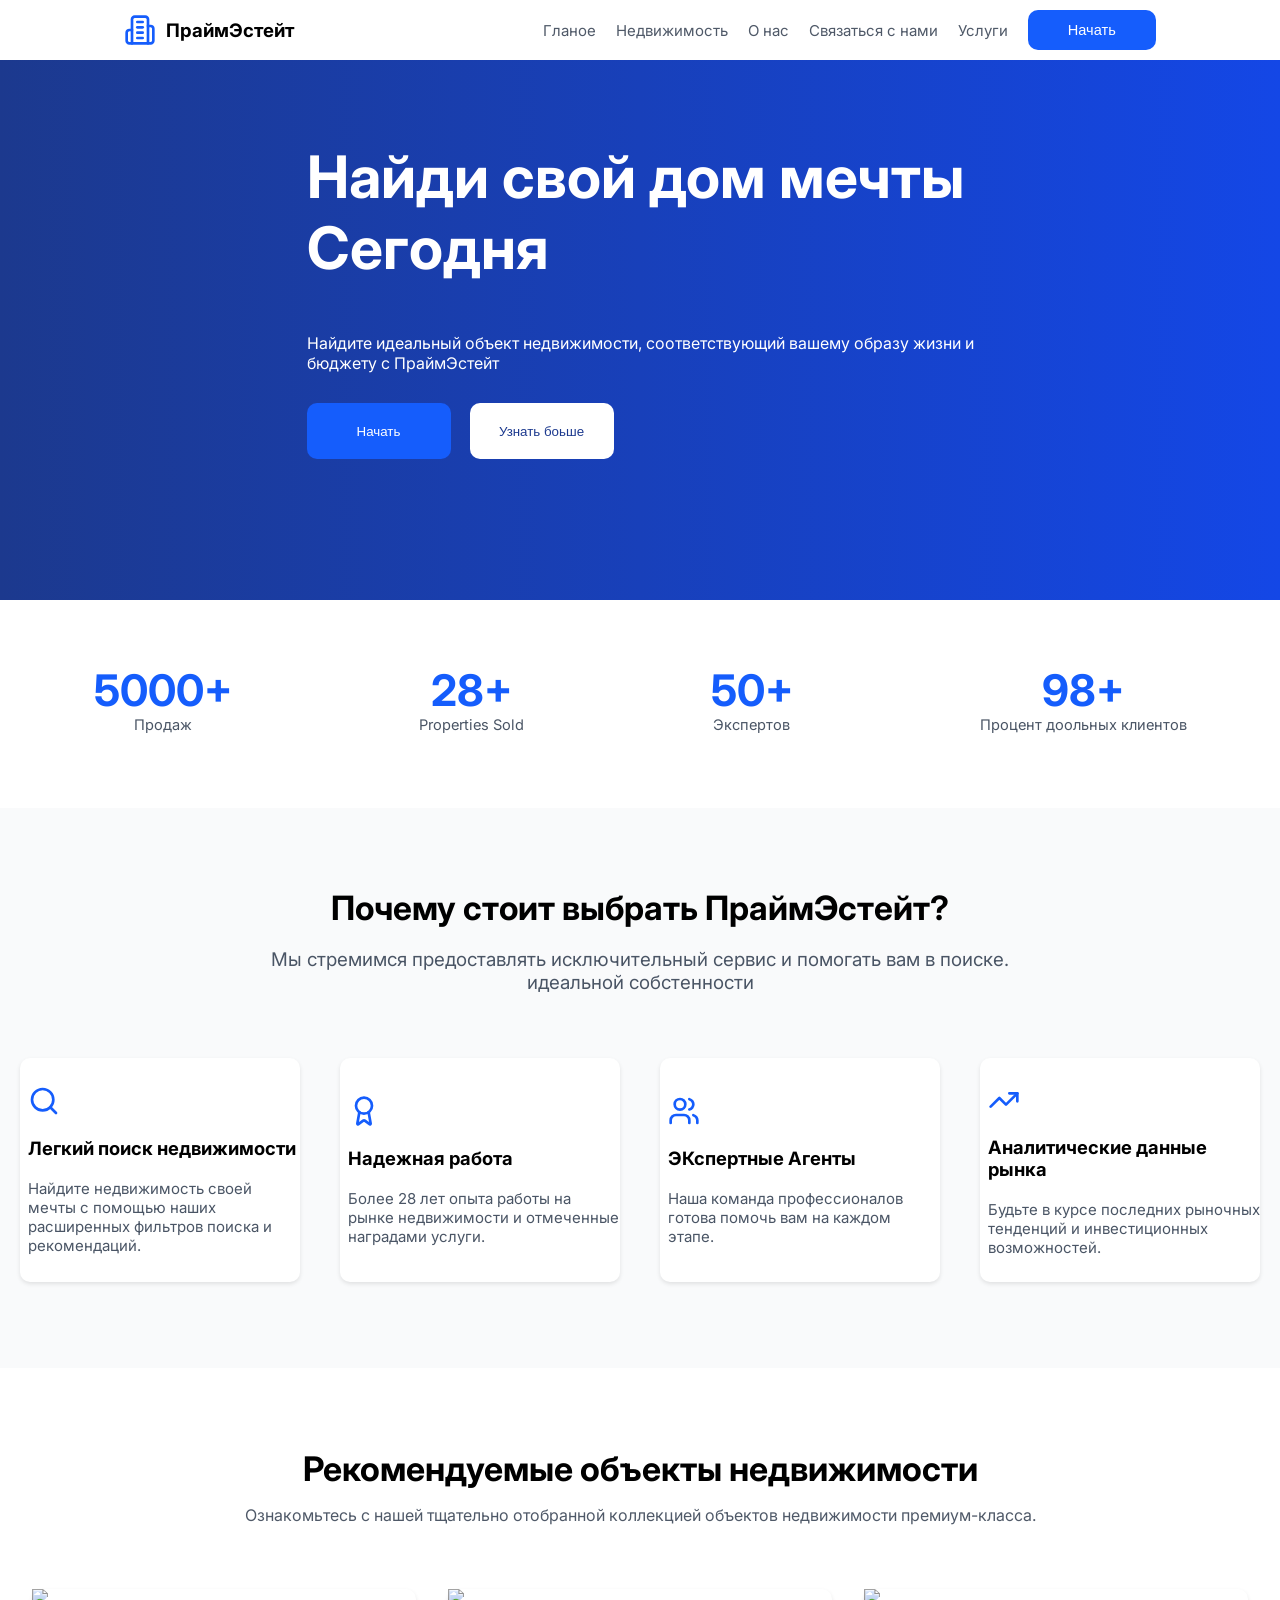
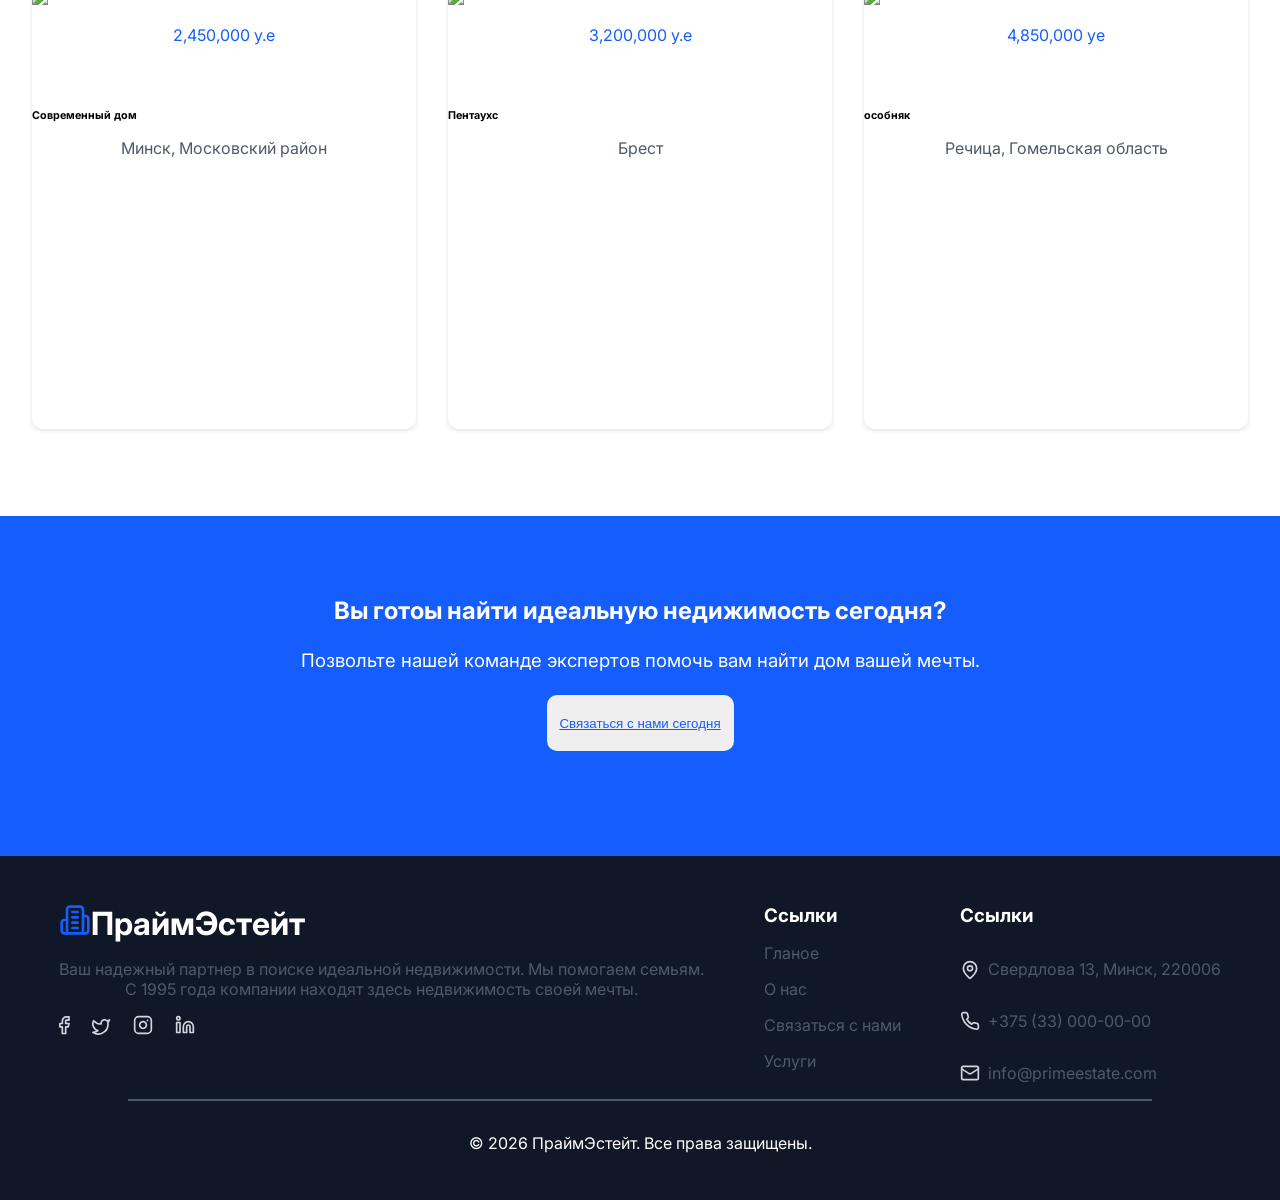
==== commit 6f25e4ac: "add mobile" ====
--- a/index.html
+++ b/index.html
@@ -8,6 +8,7 @@
     <link rel="preconnect" href="https://fonts.googleapis.com">
     <link rel="preconnect" href="https://fonts.gstatic.com" crossorigin>
     <link href="https://fonts.googleapis.com/css2?family=Inter:ital,opsz,wght@0,14..32,100..900;1,14..32,100..900&display=swap" rel="stylesheet">
+    
 </head>
 <body>
     <nav>
@@ -21,11 +22,18 @@
                 <path d="M13.3333 18.6667H18.6667" stroke="#155DFC" stroke-width="2.66667" stroke-linecap="round" stroke-linejoin="round"/>
                 <path d="M13.3333 24H18.6667" stroke="#155DFC" stroke-width="2.66667" stroke-linecap="round" stroke-linejoin="round"/>
             </svg>
-            <h1>ПарймЭстейт</h1>
+            <h1>ПраймЭстейт</h1>
         </div>
         
-        <div class="container">
+        <div class="burger" id="burgerMenu">
+            <span></span>
+            <span></span>
+            <span></span>
+        </div>
+        
+        <div class="container" id="navMenu">
             <a href="index.html">Гланое</a>
+            <a href="flats.html">Недвижимость</a>
             <a href="about.html">О нас</a>
             <a href="contact.html">Связаться с нами</a>
             <a href="service.html">Услуги</a>
@@ -220,7 +228,8 @@
         <div class="hr">
             <p>© 2026 ПраймЭстейт. Все права защищены.</p>
         </div>
-        
     </footer>
 </body>
+<script src="scripts/burger.js"></script>
+<script src="scripts/animation.js"></script>
 </html>
--- a/styles/style.css
+++ b/styles/style.css
@@ -50,6 +50,65 @@
   font-size: 14.6px;
   margin-right: 0px;
 }
+body nav .burger {
+  display: none;
+  flex-direction: column;
+  cursor: pointer;
+  z-index: 1001;
+  gap: 5px;
+}
+body nav .burger span {
+  width: 28px;
+  height: 3px;
+  background-color: #155DFC;
+  border-radius: 3px;
+  transition: 0.3s;
+}
+body nav .burger.active span:nth-child(1) {
+  transform: rotate(45deg) translate(6px, 6px);
+}
+body nav .burger.active span:nth-child(2) {
+  opacity: 0;
+}
+body nav .burger.active span:nth-child(3) {
+  transform: rotate(-45deg) translate(6px, -6px);
+}
+@media (max-width: 768px) {
+  body nav {
+    justify-content: space-between;
+    padding: 0 20px;
+  }
+  body nav .burger {
+    display: flex;
+  }
+  body nav .container {
+    position: fixed;
+    top: 0;
+    right: -100%;
+    width: 70%;
+    max-width: 300px;
+    height: 100vh;
+    background-color: white;
+    flex-direction: column;
+    justify-content: center;
+    align-items: center;
+    gap: 30px;
+    transition: 0.4s ease;
+    box-shadow: -5px 0 20px rgba(0, 0, 0, 0.1);
+    z-index: 1000;
+  }
+  body nav .container.active {
+    right: 0;
+  }
+  body nav .container a {
+    font-size: 18px;
+    margin-right: 0;
+  }
+  body nav .container button {
+    width: 140px;
+    height: 48px;
+  }
+}
 body .greeting {
   height: 600px;
   background: linear-gradient(to right, #1C398E, #1447E6);
@@ -81,6 +140,9 @@
   width: 144px;
   margin-right: 15px;
 }
+body .greeting .container_greeting .buttons .butt1 a {
+  color: #FFFFFF;
+}
 body .greeting .container_greeting .buttons .butt2 {
   background-color: #FFFFFF;
   border-radius: 10px;
@@ -89,6 +151,54 @@
   height: 56px;
   width: 144px;
 }
+body .greeting .container_greeting .buttons .butt2 a {
+  color: #1C398E;
+}
+body .greeting .container_greeting .buttons a {
+  text-decoration: none;
+}
+@media (max-width: 767px) {
+  body .greeting {
+    height: auto;
+    min-height: 500px;
+    padding: 100px 20px 60px;
+  }
+  body .greeting .container_greeting {
+    text-align: center;
+    align-items: center;
+  }
+  body .greeting .container_greeting h2 {
+    font-size: 36px;
+    text-align: center;
+  }
+  body .greeting .container_greeting p {
+    font-size: 16px;
+    text-align: center;
+    padding: 0 10px;
+  }
+  body .greeting .container_greeting .buttons {
+    display: flex;
+    justify-content: center;
+    gap: 15px;
+    flex-wrap: wrap;
+  }
+  body .greeting .container_greeting .buttons .butt1, body .greeting .container_greeting .buttons .butt2 {
+    margin-right: 0;
+  }
+}
+@media (max-width: 479px) {
+  body .greeting .container_greeting h2 {
+    font-size: 28px;
+  }
+  body .greeting .container_greeting p {
+    font-size: 14px;
+  }
+  body .greeting .container_greeting .buttons {
+    flex-direction: column;
+    align-items: center;
+    gap: 12px;
+  }
+}
 body .brief_inf {
   height: 208px;
   display: flex;
@@ -109,6 +219,14 @@
 body .brief_inf .cont {
   display: flex;
   flex-direction: column;
+}
+@media (max-width: 767px) {
+  body .brief_inf {
+    height: auto;
+    flex-wrap: wrap;
+    gap: 30px;
+    padding: 40px 20px;
+  }
 }
 body .arguments {
   height: 560px;
@@ -157,6 +275,30 @@
   display: flex;
   justify-content: space-around;
 }
+@media (max-width: 1023px) {
+  body .arguments {
+    height: auto;
+    padding-bottom: 60px;
+  }
+  body .arguments .info {
+    flex-wrap: wrap;
+    gap: 20px;
+    justify-content: center;
+  }
+  body .arguments .inf_cont {
+    width: 260px;
+  }
+}
+@media (max-width: 767px) {
+  body .arguments .info {
+    flex-direction: column;
+    align-items: center;
+  }
+  body .arguments .inf_cont {
+    width: 90%;
+    max-width: 320px;
+  }
+}
 body .feautered {
   height: 748px;
 }
@@ -192,6 +334,32 @@
   color: #000000;
   font-size: 19.2;
 }
+@media (max-width: 1023px) {
+  body .feautered {
+    height: auto;
+    padding-bottom: 60px;
+  }
+  body .feautered .flats {
+    flex-wrap: wrap;
+    gap: 30px;
+    justify-content: center;
+  }
+  body .feautered .flats_info {
+    width: 320px;
+    height: auto;
+    padding-bottom: 20px;
+  }
+}
+@media (max-width: 767px) {
+  body .feautered .flats {
+    flex-direction: column;
+    align-items: center;
+  }
+  body .feautered .flats_info {
+    width: 90%;
+    max-width: 360px;
+  }
+}
 body .contacts {
   height: 340px;
   background-color: #155DFC;
@@ -223,6 +391,16 @@
 body .contacts .cont_contacts div {
   display: flex;
   justify-content: center;
+}
+@media (max-width: 767px) {
+  body .contacts {
+    height: auto;
+    padding: 60px 20px;
+  }
+  body .contacts h2 {
+    font-size: 28px;
+    padding-top: 0;
+  }
 }
 body footer {
   height: 344px;
@@ -272,5 +450,18 @@
   padding-top: 32px;
   margin: 0 auto;
 }
+@media (max-width: 767px) {
+  body footer {
+    height: auto;
+  }
+  body footer .information {
+    flex-direction: column;
+    gap: 40px;
+    padding: 48px 20px;
+  }
+  body footer .hr {
+    width: 90%;
+  }
+}
 
 /*# sourceMappingURL=style.css.map */
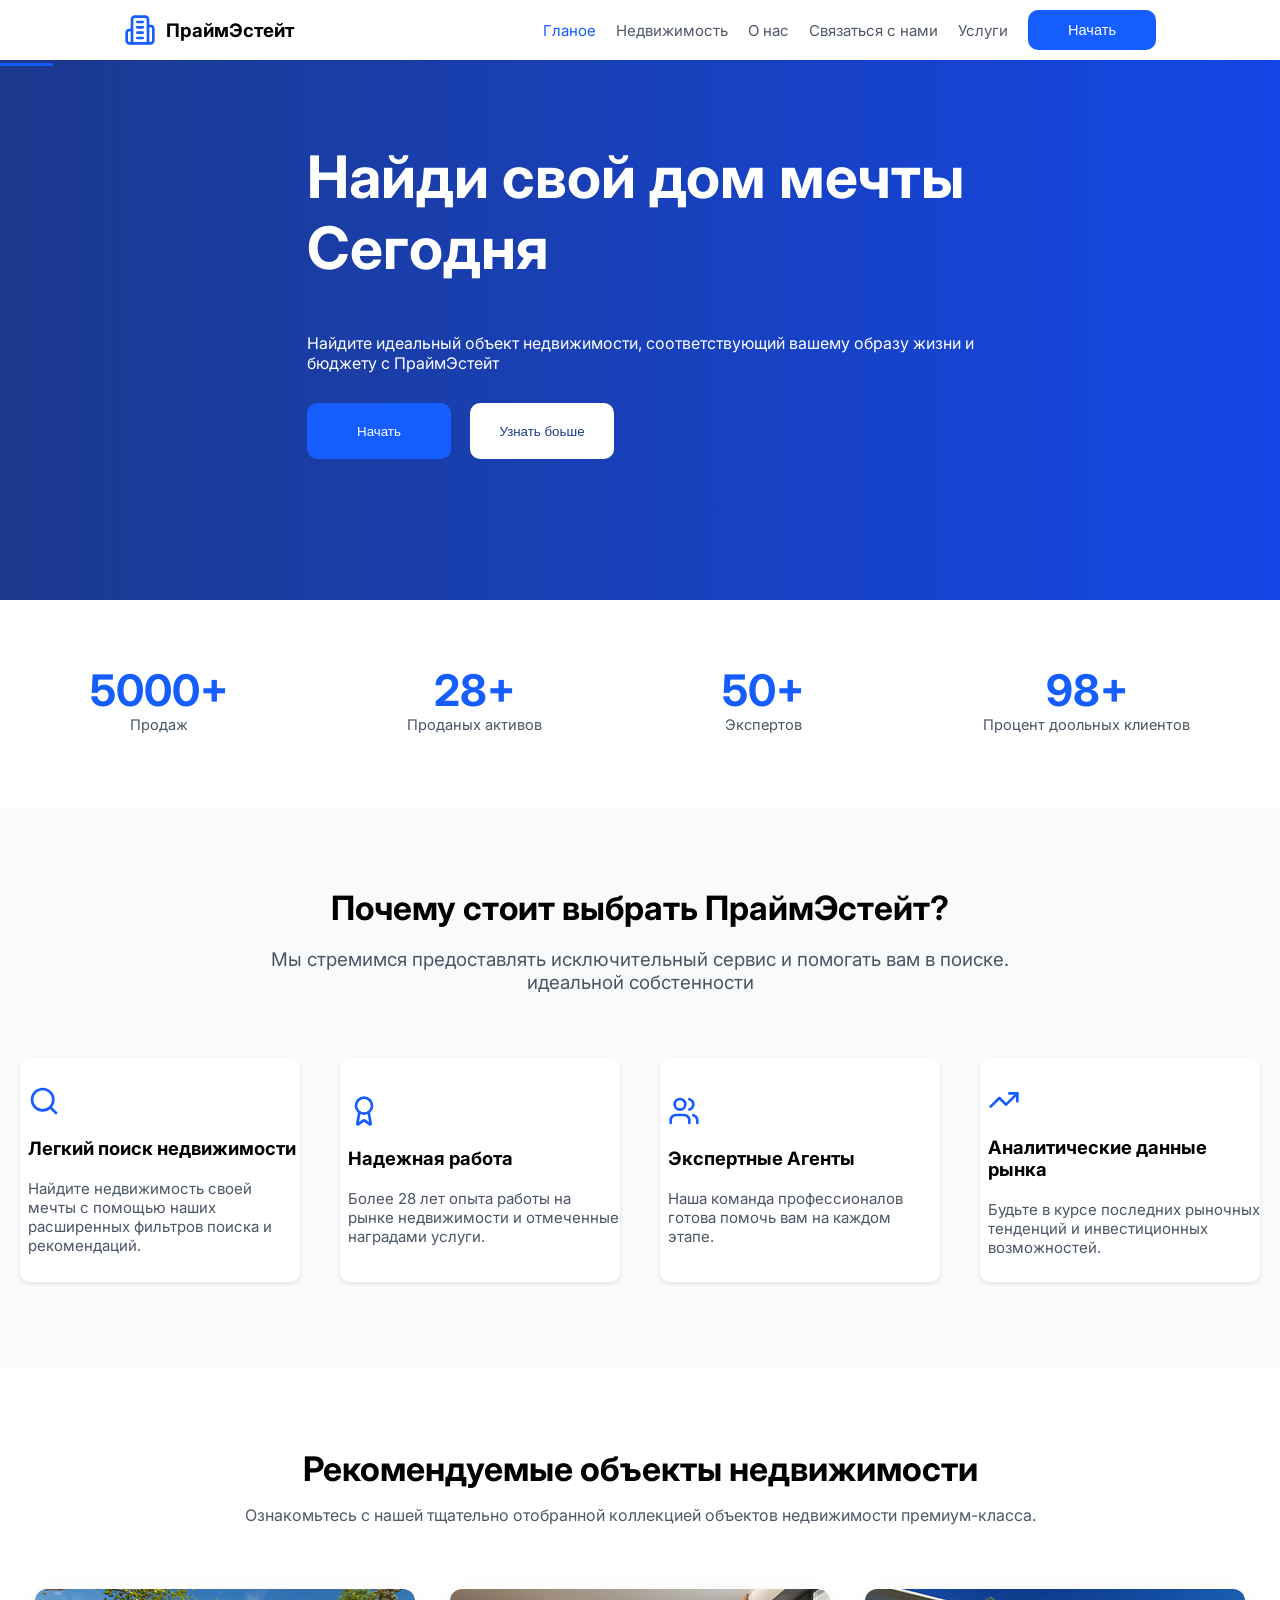
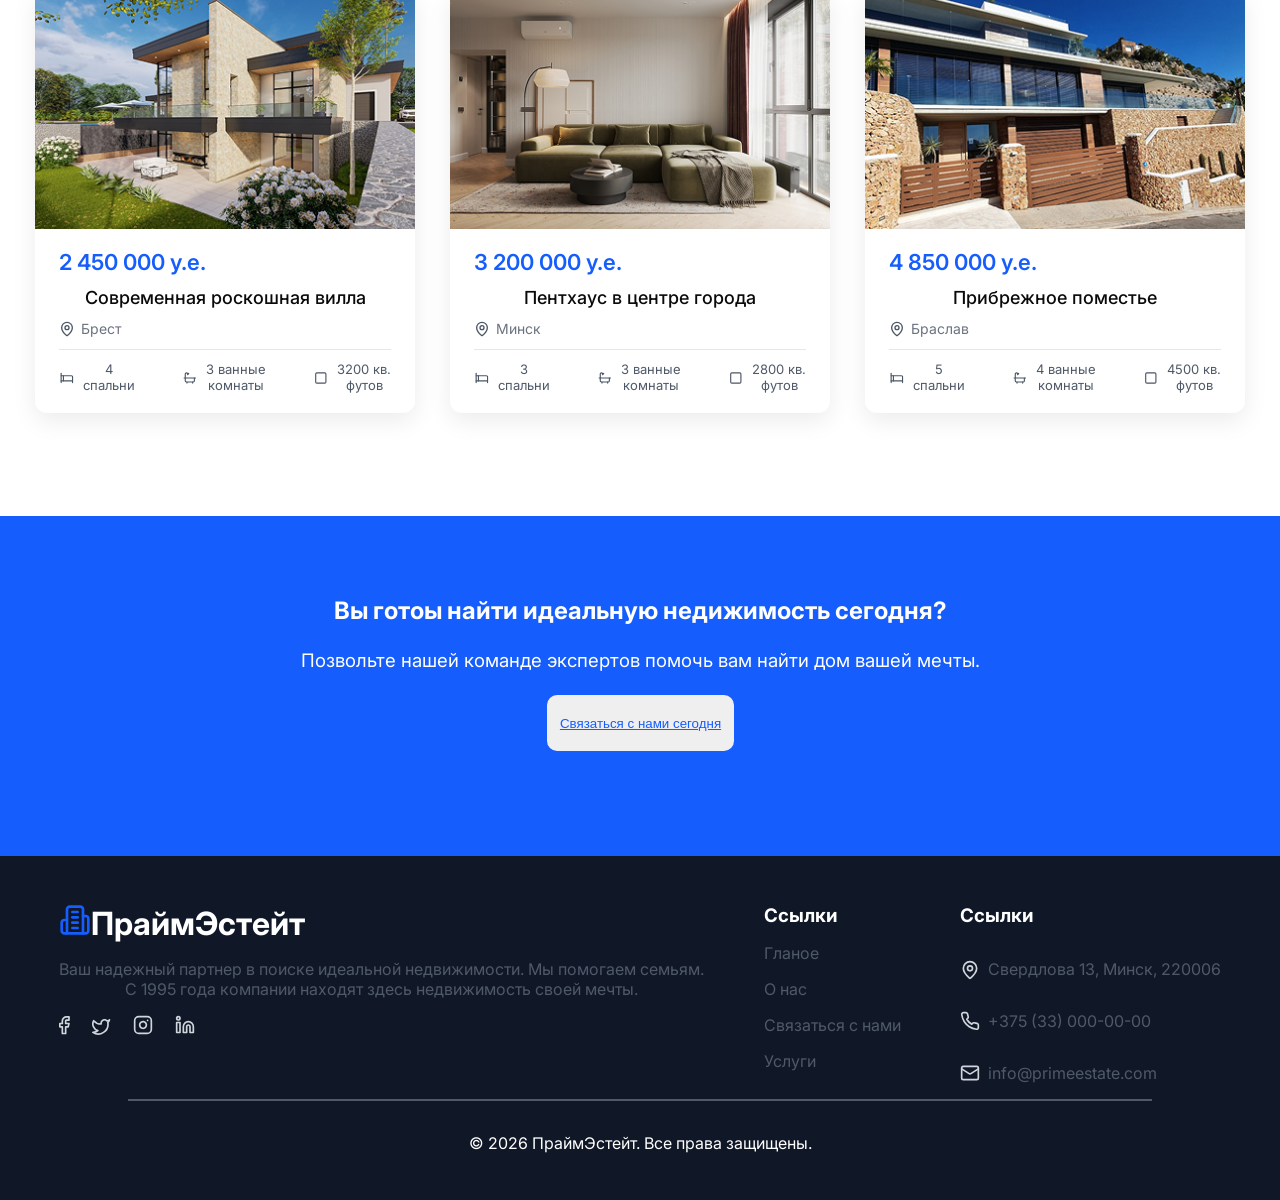
==== commit 6a37ae84: "adding javascript" ====
--- a/index.html
+++ b/index.html
@@ -63,7 +63,7 @@
         </div>
         <div class="cont">
             <h3>28+</h3>
-            <p>Properties Sold</p>
+            <p>Проданых активов</p>
         </div>
         <div class="cont">
             <h3>50+</h3>
@@ -101,7 +101,7 @@
                     <path d="M29.3333 28V25.3333C29.3324 24.1516 28.9391 23.0037 28.2151 22.0698C27.4912 21.1358 26.4775 20.4688 25.3333 20.1733" stroke="#155DFC" stroke-width="2.66667" stroke-linecap="round" stroke-linejoin="round"/>
                     <path d="M21.3333 4.17334C22.4805 4.46707 23.4974 5.13427 24.2235 6.06975C24.9496 7.00523 25.3438 8.15578 25.3438 9.34001C25.3438 10.5242 24.9496 11.6748 24.2235 12.6103C23.4974 13.5457 22.4805 14.2129 21.3333 14.5067" stroke="#155DFC" stroke-width="2.66667" stroke-linecap="round" stroke-linejoin="round"/>
                 </svg>
-                <h3>ЭКспертные Агенты</h3>
+                <h3>Экспертные Агенты</h3>
                 <p>Наша команда профессионалов готова помочь вам на каждом этапе.</p>
             </div>
             <div class="inf_cont">
@@ -119,29 +119,170 @@
         <p>Ознакомьтесь с нашей тщательно отобранной коллекцией объектов
             недвижимости премиум-класса.</p>
         <div class="flats">
-            <div class="flats_info">
-                <figure>
-                    <img alt="PLACEHOLDER">
-                    <p>2,450,000 у.е</p>
-                </figure>
-                <h6>Современный дом</h6>
-                <p>Минск, Московский район</p>
-            </div>
-            <div class="flats_info">
-                <figure>
-                    <img alt="PLACEHOLDER">
-                    <p>3,200,000 у.е</p>
-                </figure>
-                <h6>Пентаухс</h6>
-                <p>Брест</p>
-            </div>
-            <div class="flats_info">
-                <figure>
-                    <img alt="PLACEHOLDER">
-                    <p>4,850,000 уе</p>
-                </figure>
-                <h6>особняк</h6>
-                <p>Речица, Гомельская область</p>
+            <div class="flats_box" onclick="window.location='appartament.html';">
+                <img src="images/flats/Современная роскошная вилла.png">
+                <div class="text_box">
+                    <h3>2 450 000 у.е.</h3>
+                    <p>Современная роскошная вилла</p>
+                    <div class="figure">
+                        <svg width="16" height="16" viewBox="0 0 16 16" fill="none" xmlns="http://www.w3.org/2000/svg">
+                            <path d="M13.3332 6.66683C13.3332 9.9955 9.6405 13.4622 8.4005 14.5328C8.28499 14.6197 8.14437 14.6667 7.99984 14.6667C7.85531 14.6667 7.71469 14.6197 7.59917 14.5328C6.35917 13.4622 2.6665 9.9955 2.6665 6.66683C2.6665 5.25234 3.22841 3.89579 4.2286 2.89559C5.2288 1.8954 6.58535 1.3335 7.99984 1.3335C9.41433 1.3335 10.7709 1.8954 11.7711 2.89559C12.7713 3.89579 13.3332 5.25234 13.3332 6.66683Z" stroke="#4A5565" stroke-width="1.33333" stroke-linecap="round" stroke-linejoin="round"/>
+                            <path d="M8 8.6665C9.10457 8.6665 10 7.77107 10 6.6665C10 5.56193 9.10457 4.6665 8 4.6665C6.89543 4.6665 6 5.56193 6 6.6665C6 7.77107 6.89543 8.6665 8 8.6665Z" stroke="#4A5565" stroke-width="1.33333" stroke-linecap="round" stroke-linejoin="round"/>
+                        </svg>
+                        <p>Брест</p>
+                    </div>
+                    <div class="inf_flat">
+                        <div class="flat_cels">
+                            <svg width="14" height="16" viewBox="0 0 14 16" fill="none" xmlns="http://www.w3.org/2000/svg">
+                                <g clip-path="url(#clip0_69_494)">
+                                <path d="M1.14355 3.42725V12.5731" stroke="#4A5565" stroke-width="1.14333" stroke-linecap="round" stroke-linejoin="round"/>
+                                <path d="M1.14355 5.71387H11.4336C11.7368 5.71387 12.0276 5.83433 12.242 6.04874C12.4564 6.26316 12.5769 6.55397 12.5769 6.8572V12.5739" stroke="#4A5565" stroke-width="1.14333" stroke-linecap="round" stroke-linejoin="round"/>
+                                <path d="M1.14355 10.8589H12.5769" stroke="#4A5565" stroke-width="1.14333" stroke-linecap="round" stroke-linejoin="round"/>
+                                <path d="M3.43018 5.71387V10.8584" stroke="#4A5565" stroke-width="1.14333" stroke-linecap="round" stroke-linejoin="round"/>
+                                </g>
+                                <defs>
+                                <clipPath id="clip0_69_494">
+                                <rect width="13.72" height="16.0014" fill="white"/>
+                                </clipPath>
+                                </defs>
+                            </svg>
+                            <p>4<br>спальни</p>
+                        </div>
+                        <div class="flat_cels">
+                            <svg width="14" height="16" viewBox="0 0 14 16" fill="none" xmlns="http://www.w3.org/2000/svg">
+                                <g clip-path="url(#clip0_69_502)">
+                                <path d="M5.67887 3.45947L4.54346 4.59489" stroke="#4A5565" stroke-width="1.13583" stroke-linecap="round" stroke-linejoin="round"/>
+                                <path d="M9.65479 11.9785V13.1139" stroke="#4A5565" stroke-width="1.13583" stroke-linecap="round" stroke-linejoin="round"/>
+                                <path d="M1.13574 8.00293H12.4941" stroke="#4A5565" stroke-width="1.13583" stroke-linecap="round" stroke-linejoin="round"/>
+                                <path d="M3.97559 11.9785V13.1139" stroke="#4A5565" stroke-width="1.13583" stroke-linecap="round" stroke-linejoin="round"/>
+                                <path d="M5.11107 4.02759L4.32791 3.24443C4.16368 3.07943 3.95515 2.96556 3.72755 2.9166C3.49996 2.86763 3.26305 2.88566 3.04549 2.96852C2.82793 3.05137 2.63905 3.19549 2.50168 3.38345C2.36432 3.57141 2.28436 3.79514 2.27148 4.02759V10.8426C2.27148 11.1438 2.39115 11.4327 2.60416 11.6457C2.81717 11.8588 3.10608 11.9784 3.40732 11.9784H10.2223C10.5236 11.9784 10.8125 11.8588 11.0255 11.6457C11.2385 11.4327 11.3582 11.1438 11.3582 10.8426V8.003" stroke="#4A5565" stroke-width="1.13583" stroke-linecap="round" stroke-linejoin="round"/>
+                                </g>
+                                <defs>
+                                <clipPath id="clip0_69_502">
+                                <rect width="13.63" height="16.0059" fill="white"/>
+                                </clipPath>
+                                </defs>
+                            </svg>
+                            <p>3 ванные<br>комнаты</p>
+                        </div>
+                        <div class="flat_cels">
+                            <svg width="14" height="16" viewBox="0 0 14 16" fill="none" xmlns="http://www.w3.org/2000/svg">
+                                <path d="M10.7741 2.89648H2.83529C2.20893 2.89648 1.70117 3.40425 1.70117 4.0306V11.9694C1.70117 12.5958 2.20893 13.1035 2.83529 13.1035H10.7741C11.4005 13.1035 11.9082 12.5958 11.9082 11.9694V4.0306C11.9082 3.40425 11.4005 2.89648 10.7741 2.89648Z" stroke="#4A5565" stroke-width="1.13417" stroke-linecap="round" stroke-linejoin="round"/>
+                            </svg>
+                            <p>3200 кв.<br>футов</p>
+                        </div>
+                    </div>
+                </div>
+            </div>
+            <div class="flats_box">
+                <img src="images/flats/Пентхаус в центре города.png">
+                <div class="text_box">
+                    <h3>3 200 000 у.е.</h3>
+                    <p>Пентхаус в центре города</p>
+                    <div class="figure">
+                        <svg width="16" height="16" viewBox="0 0 16 16" fill="none" xmlns="http://www.w3.org/2000/svg">
+                            <path d="M13.3332 6.66683C13.3332 9.9955 9.6405 13.4622 8.4005 14.5328C8.28499 14.6197 8.14437 14.6667 7.99984 14.6667C7.85531 14.6667 7.71469 14.6197 7.59917 14.5328C6.35917 13.4622 2.6665 9.9955 2.6665 6.66683C2.6665 5.25234 3.22841 3.89579 4.2286 2.89559C5.2288 1.8954 6.58535 1.3335 7.99984 1.3335C9.41433 1.3335 10.7709 1.8954 11.7711 2.89559C12.7713 3.89579 13.3332 5.25234 13.3332 6.66683Z" stroke="#4A5565" stroke-width="1.33333" stroke-linecap="round" stroke-linejoin="round"/>
+                            <path d="M8 8.6665C9.10457 8.6665 10 7.77107 10 6.6665C10 5.56193 9.10457 4.6665 8 4.6665C6.89543 4.6665 6 5.56193 6 6.6665C6 7.77107 6.89543 8.6665 8 8.6665Z" stroke="#4A5565" stroke-width="1.33333" stroke-linecap="round" stroke-linejoin="round"/>
+                        </svg>
+                        <p>Минск</p>
+                    </div>
+                    <div class="inf_flat">
+                        <div class="flat_cels">
+                            <svg width="14" height="16" viewBox="0 0 14 16" fill="none" xmlns="http://www.w3.org/2000/svg">
+                                <g clip-path="url(#clip0_69_494)">
+                                <path d="M1.14355 3.42725V12.5731" stroke="#4A5565" stroke-width="1.14333" stroke-linecap="round" stroke-linejoin="round"/>
+                                <path d="M1.14355 5.71387H11.4336C11.7368 5.71387 12.0276 5.83433 12.242 6.04874C12.4564 6.26316 12.5769 6.55397 12.5769 6.8572V12.5739" stroke="#4A5565" stroke-width="1.14333" stroke-linecap="round" stroke-linejoin="round"/>
+                                <path d="M1.14355 10.8589H12.5769" stroke="#4A5565" stroke-width="1.14333" stroke-linecap="round" stroke-linejoin="round"/>
+                                <path d="M3.43018 5.71387V10.8584" stroke="#4A5565" stroke-width="1.14333" stroke-linecap="round" stroke-linejoin="round"/>
+                                </g>
+                                <defs>
+                                <clipPath id="clip0_69_494">
+                                <rect width="13.72" height="16.0014" fill="white"/>
+                                </clipPath>
+                                </defs>
+                            </svg>
+                            <p>3<br>спальни</p>
+                        </div>
+                        <div class="flat_cels">
+                            <svg width="14" height="16" viewBox="0 0 14 16" fill="none" xmlns="http://www.w3.org/2000/svg">
+                                <g clip-path="url(#clip0_69_502)">
+                                <path d="M5.67887 3.45947L4.54346 4.59489" stroke="#4A5565" stroke-width="1.13583" stroke-linecap="round" stroke-linejoin="round"/>
+                                <path d="M9.65479 11.9785V13.1139" stroke="#4A5565" stroke-width="1.13583" stroke-linecap="round" stroke-linejoin="round"/>
+                                <path d="M1.13574 8.00293H12.4941" stroke="#4A5565" stroke-width="1.13583" stroke-linecap="round" stroke-linejoin="round"/>
+                                <path d="M3.97559 11.9785V13.1139" stroke="#4A5565" stroke-width="1.13583" stroke-linecap="round" stroke-linejoin="round"/>
+                                <path d="M5.11107 4.02759L4.32791 3.24443C4.16368 3.07943 3.95515 2.96556 3.72755 2.9166C3.49996 2.86763 3.26305 2.88566 3.04549 2.96852C2.82793 3.05137 2.63905 3.19549 2.50168 3.38345C2.36432 3.57141 2.28436 3.79514 2.27148 4.02759V10.8426C2.27148 11.1438 2.39115 11.4327 2.60416 11.6457C2.81717 11.8588 3.10608 11.9784 3.40732 11.9784H10.2223C10.5236 11.9784 10.8125 11.8588 11.0255 11.6457C11.2385 11.4327 11.3582 11.1438 11.3582 10.8426V8.003" stroke="#4A5565" stroke-width="1.13583" stroke-linecap="round" stroke-linejoin="round"/>
+                                </g>
+                                <defs>
+                                <clipPath id="clip0_69_502">
+                                <rect width="13.63" height="16.0059" fill="white"/>
+                                </clipPath>
+                                </defs>
+                            </svg>
+                            <p>3 ванные<br>комнаты</p>
+                        </div>
+                        <div class="flat_cels">
+                            <svg width="14" height="16" viewBox="0 0 14 16" fill="none" xmlns="http://www.w3.org/2000/svg">
+                                <path d="M10.7741 2.89648H2.83529C2.20893 2.89648 1.70117 3.40425 1.70117 4.0306V11.9694C1.70117 12.5958 2.20893 13.1035 2.83529 13.1035H10.7741C11.4005 13.1035 11.9082 12.5958 11.9082 11.9694V4.0306C11.9082 3.40425 11.4005 2.89648 10.7741 2.89648Z" stroke="#4A5565" stroke-width="1.13417" stroke-linecap="round" stroke-linejoin="round"/>
+                            </svg>
+                            <p>2800 кв.<br>футов</p>
+                        </div>
+                    </div>
+                </div>
+            </div>
+            <div class="flats_box">
+                <img src="images/flats/Прибрежное поместье.jpg">
+                <div class="text_box">
+                    <h3>4 850 000 у.е.</h3>
+                    <p>Прибрежное поместье</p>
+                    <div class="figure">
+                        <svg width="16" height="16" viewBox="0 0 16 16" fill="none" xmlns="http://www.w3.org/2000/svg">
+                            <path d="M13.3332 6.66683C13.3332 9.9955 9.6405 13.4622 8.4005 14.5328C8.28499 14.6197 8.14437 14.6667 7.99984 14.6667C7.85531 14.6667 7.71469 14.6197 7.59917 14.5328C6.35917 13.4622 2.6665 9.9955 2.6665 6.66683C2.6665 5.25234 3.22841 3.89579 4.2286 2.89559C5.2288 1.8954 6.58535 1.3335 7.99984 1.3335C9.41433 1.3335 10.7709 1.8954 11.7711 2.89559C12.7713 3.89579 13.3332 5.25234 13.3332 6.66683Z" stroke="#4A5565" stroke-width="1.33333" stroke-linecap="round" stroke-linejoin="round"/>
+                            <path d="M8 8.6665C9.10457 8.6665 10 7.77107 10 6.6665C10 5.56193 9.10457 4.6665 8 4.6665C6.89543 4.6665 6 5.56193 6 6.6665C6 7.77107 6.89543 8.6665 8 8.6665Z" stroke="#4A5565" stroke-width="1.33333" stroke-linecap="round" stroke-linejoin="round"/>
+                        </svg>
+                        <p>Браслав</p>
+                    </div>
+                    <div class="inf_flat">
+                        <div class="flat_cels">
+                            <svg width="14" height="16" viewBox="0 0 14 16" fill="none" xmlns="http://www.w3.org/2000/svg">
+                                <g clip-path="url(#clip0_69_494)">
+                                <path d="M1.14355 3.42725V12.5731" stroke="#4A5565" stroke-width="1.14333" stroke-linecap="round" stroke-linejoin="round"/>
+                                <path d="M1.14355 5.71387H11.4336C11.7368 5.71387 12.0276 5.83433 12.242 6.04874C12.4564 6.26316 12.5769 6.55397 12.5769 6.8572V12.5739" stroke="#4A5565" stroke-width="1.14333" stroke-linecap="round" stroke-linejoin="round"/>
+                                <path d="M1.14355 10.8589H12.5769" stroke="#4A5565" stroke-width="1.14333" stroke-linecap="round" stroke-linejoin="round"/>
+                                <path d="M3.43018 5.71387V10.8584" stroke="#4A5565" stroke-width="1.14333" stroke-linecap="round" stroke-linejoin="round"/>
+                                </g>
+                                <defs>
+                                <clipPath id="clip0_69_494">
+                                <rect width="13.72" height="16.0014" fill="white"/>
+                                </clipPath>
+                                </defs>
+                            </svg>
+                            <p>5<br>спальни</p>
+                        </div>
+                        <div class="flat_cels">
+                            <svg width="14" height="16" viewBox="0 0 14 16" fill="none" xmlns="http://www.w3.org/2000/svg">
+                                <g clip-path="url(#clip0_69_502)">
+                                <path d="M5.67887 3.45947L4.54346 4.59489" stroke="#4A5565" stroke-width="1.13583" stroke-linecap="round" stroke-linejoin="round"/>
+                                <path d="M9.65479 11.9785V13.1139" stroke="#4A5565" stroke-width="1.13583" stroke-linecap="round" stroke-linejoin="round"/>
+                                <path d="M1.13574 8.00293H12.4941" stroke="#4A5565" stroke-width="1.13583" stroke-linecap="round" stroke-linejoin="round"/>
+                                <path d="M3.97559 11.9785V13.1139" stroke="#4A5565" stroke-width="1.13583" stroke-linecap="round" stroke-linejoin="round"/>
+                                <path d="M5.11107 4.02759L4.32791 3.24443C4.16368 3.07943 3.95515 2.96556 3.72755 2.9166C3.49996 2.86763 3.26305 2.88566 3.04549 2.96852C2.82793 3.05137 2.63905 3.19549 2.50168 3.38345C2.36432 3.57141 2.28436 3.79514 2.27148 4.02759V10.8426C2.27148 11.1438 2.39115 11.4327 2.60416 11.6457C2.81717 11.8588 3.10608 11.9784 3.40732 11.9784H10.2223C10.5236 11.9784 10.8125 11.8588 11.0255 11.6457C11.2385 11.4327 11.3582 11.1438 11.3582 10.8426V8.003" stroke="#4A5565" stroke-width="1.13583" stroke-linecap="round" stroke-linejoin="round"/>
+                                </g>
+                                <defs>
+                                <clipPath id="clip0_69_502">
+                                <rect width="13.63" height="16.0059" fill="white"/>
+                                </clipPath>
+                                </defs>
+                            </svg>
+                            <p>4 ванные<br>комнаты</p>
+                        </div>
+                        <div class="flat_cels">
+                            <svg width="14" height="16" viewBox="0 0 14 16" fill="none" xmlns="http://www.w3.org/2000/svg">
+                                <path d="M10.7741 2.89648H2.83529C2.20893 2.89648 1.70117 3.40425 1.70117 4.0306V11.9694C1.70117 12.5958 2.20893 13.1035 2.83529 13.1035H10.7741C11.4005 13.1035 11.9082 12.5958 11.9082 11.9694V4.0306C11.9082 3.40425 11.4005 2.89648 10.7741 2.89648Z" stroke="#4A5565" stroke-width="1.13417" stroke-linecap="round" stroke-linejoin="round"/>
+                            </svg>
+                            <p>4500 кв.<br>футов</p>
+                        </div>
+                    </div>
+                </div>
             </div>
         </div>
     </section>
--- a/styles/style.css
+++ b/styles/style.css
@@ -1,6 +1,76 @@
 * {
   box-sizing: border-box;
   margin: 0;
+}
+
+.flats_box {
+  width: 380px;
+  border-radius: 12px;
+  overflow: hidden;
+  background: #fff;
+  box-shadow: 0 8px 24px rgba(0, 0, 0, 0.08);
+  display: flex;
+  flex-direction: column;
+  transition: 0.3s;
+}
+.flats_box:hover {
+  transform: translateY(-5px);
+  box-shadow: 0 12px 30px rgba(0, 0, 0, 0.12);
+}
+.flats_box img {
+  width: 100%;
+  height: 240px;
+  object-fit: cover;
+}
+.flats_box .text_box {
+  padding: 20px 24px;
+  display: flex;
+  flex-direction: column;
+  gap: 12px;
+}
+.flats_box h3 {
+  color: #155DFC;
+  font-size: 22px;
+  font-weight: 600;
+  margin: 0;
+}
+.flats_box .text_box > p {
+  font-size: 18px;
+  font-weight: 500;
+  color: #0A0A0A;
+  margin: 0;
+}
+.flats_box .figure {
+  display: flex;
+  align-items: center;
+  gap: 6px;
+}
+.flats_box .figure p {
+  font-size: 14px;
+  color: #6B7280;
+  margin: 0;
+}
+.flats_box .inf_flat {
+  display: flex;
+  justify-content: space-between;
+  padding-top: 12px;
+  border-top: 1px solid #E5E7EB;
+  flex-wrap: wrap;
+  gap: 12px;
+}
+.flats_box .flat_cels {
+  display: flex;
+  align-items: center;
+  gap: 8px;
+}
+.flats_box .flat_cels p {
+  font-size: 13px;
+  color: #4F5968;
+  line-height: 1.2;
+  margin: 0;
+}
+.flats_box .flat_cels svg {
+  min-width: 16px;
 }
 
 body {
@@ -15,6 +85,9 @@
   align-items: center;
   position: fixed;
   width: 100%;
+  top: 0;
+  z-index: 10000;
+  box-shadow: 0 1px 3px rgba(0, 0, 0, 0.05);
 }
 body nav .h1 {
   display: flex;
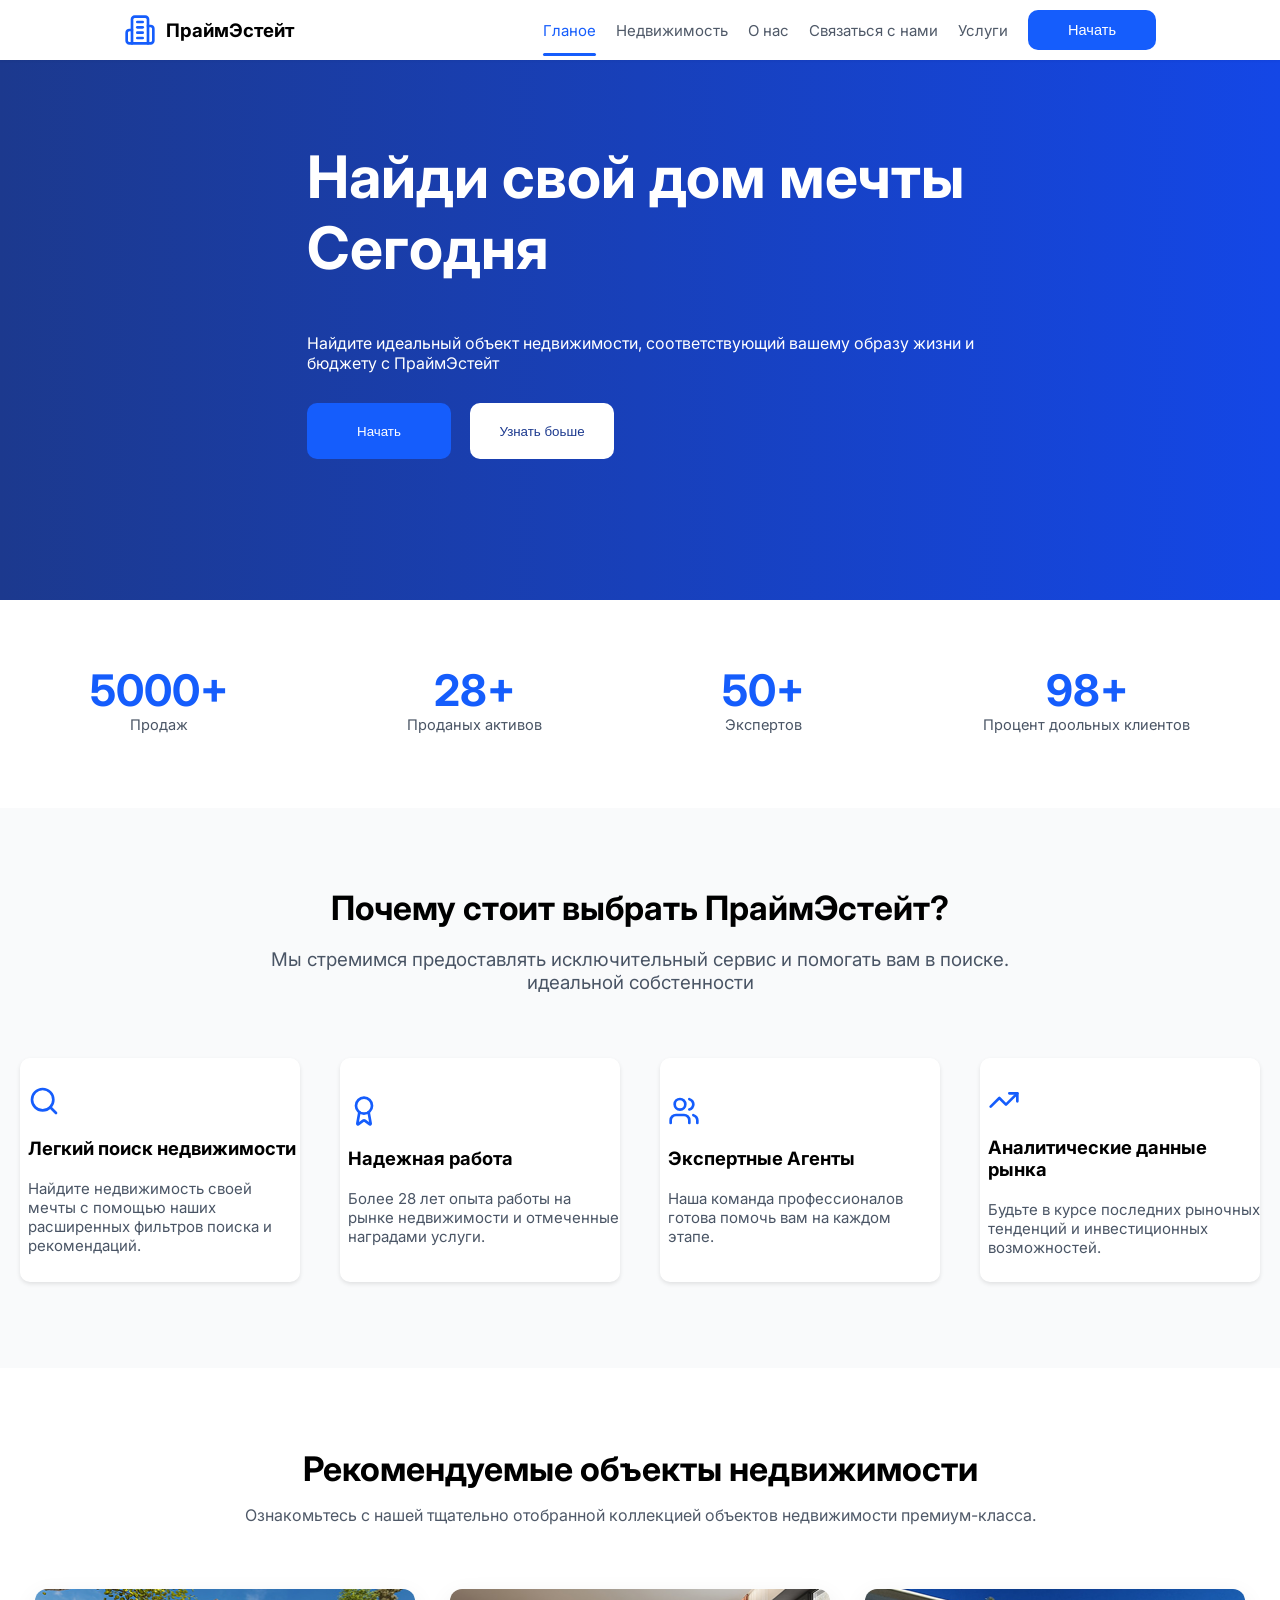
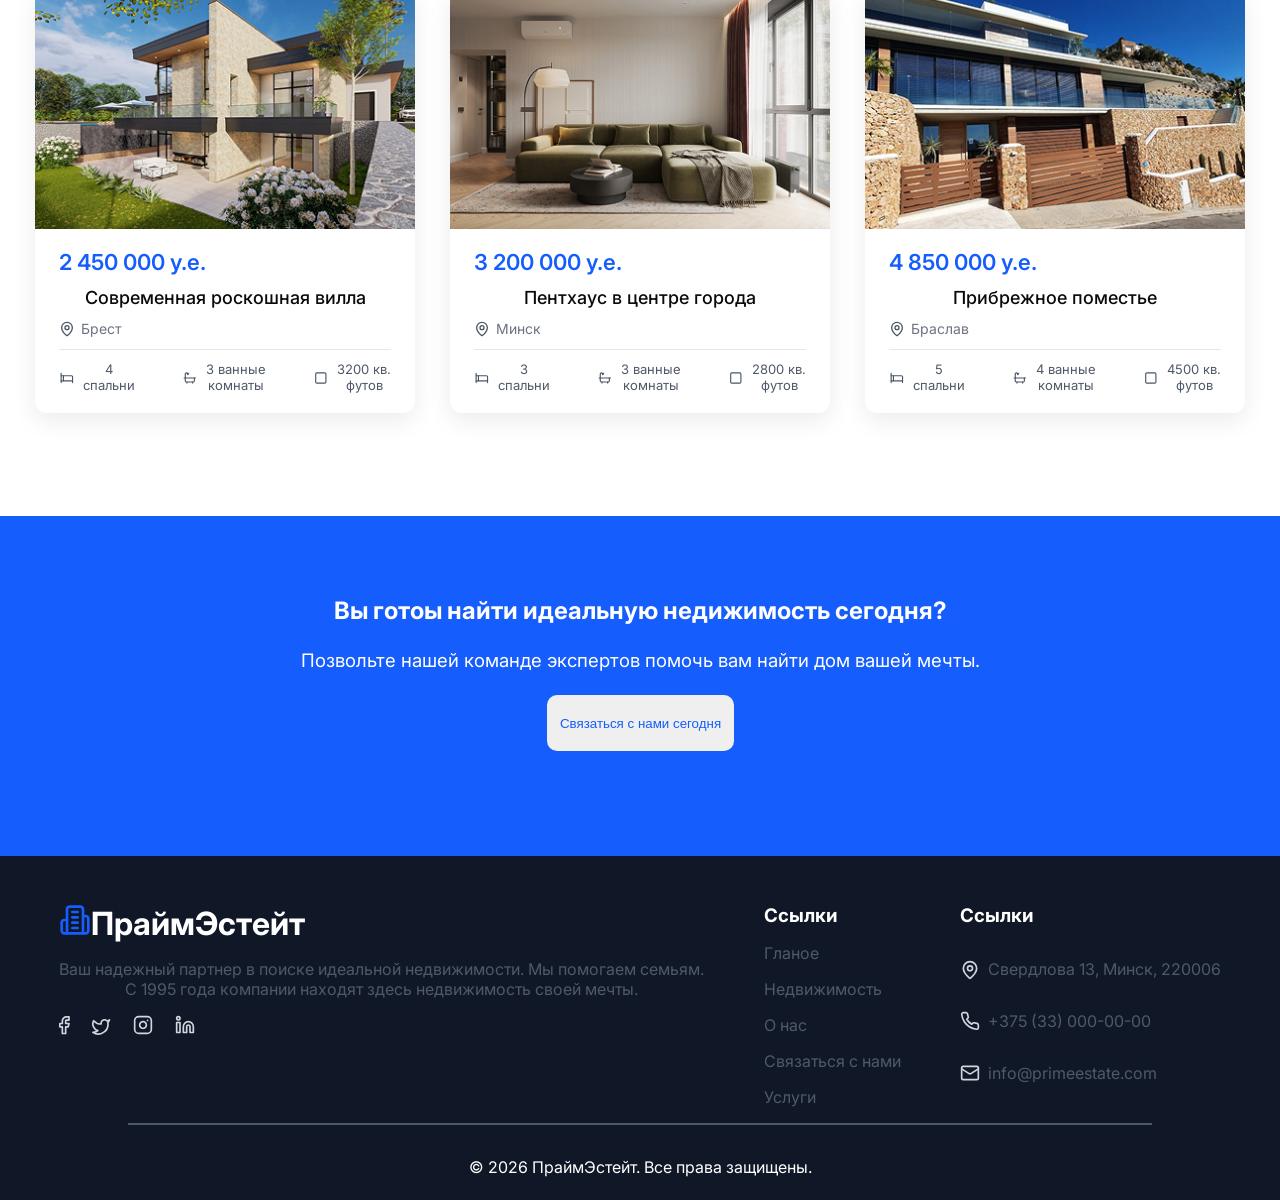
==== commit a5c28a4a: "minor bugs was rejected" ====
--- a/index.html
+++ b/index.html
@@ -47,10 +47,10 @@
             <h2>Найди свой дом мечты<br> Сегодня</h2>
             <p>Найдите идеальный объект недвижимости, соответствующий вашему образу жизни и<br> бюджету с ПраймЭстейт</p>
             <div class="buttons">
-                <button class="butt1">
+                <button class="butt1" onclick="window.location='contact.html';">
                     <a href="contact.html">Начать</a>
                 </button>
-                <button class="butt2">
+                <button class="butt2" onclick="window.location='about.html';">
                     <a href="about.html">Узнать боьше</a>
                 </button>
             </div>
@@ -119,7 +119,7 @@
         <p>Ознакомьтесь с нашей тщательно отобранной коллекцией объектов
             недвижимости премиум-класса.</p>
         <div class="flats">
-            <div class="flats_box" onclick="window.location='appartament.html';">
+            <div class="flats_box" onclick="window.location='appartament.html';" id="1">
                 <img src="images/flats/Современная роскошная вилла.png">
                 <div class="text_box">
                     <h3>2 450 000 у.е.</h3>
@@ -174,7 +174,7 @@
                     </div>
                 </div>
             </div>
-            <div class="flats_box">
+            <div class="flats_box" onclick="window.location='appartament.html';" id="2">
                 <img src="images/flats/Пентхаус в центре города.png">
                 <div class="text_box">
                     <h3>3 200 000 у.е.</h3>
@@ -229,7 +229,7 @@
                     </div>
                 </div>
             </div>
-            <div class="flats_box">
+            <div class="flats_box" onclick="window.location='appartament.html';" id="3">
                 <img src="images/flats/Прибрежное поместье.jpg">
                 <div class="text_box">
                     <h3>4 850 000 у.е.</h3>
@@ -291,8 +291,8 @@
             <h2>Вы готоы найти идеальную недижимость сегодня?</h2>
             <p>Позвольте нашей команде экспертов помочь вам найти дом вашей мечты.</p>
             <div>
-                <button class="butt4">
-                    <a href="contact.html">Связаться с нами сегодня</a>
+                <button class="butt4" onclick="window.location='contact.html';">
+                    <a>Связаться с нами сегодня</a>
                 </button>
             </div>
         </div>
@@ -337,6 +337,7 @@
             <div class="inf_footer">
                 <h3>Ссылки</h3>
                 <a href="index.html">Гланое</a>
+                <a href="appartament.html">Недвижимость</a>
                 <a href="about.html">О нас</a>
                 <a href="contact.html">Связаться с нами</a>
                 <a href="service.html">Услуги</a>
@@ -373,4 +374,5 @@
 </body>
 <script src="scripts/burger.js"></script>
 <script src="scripts/animation.js"></script>
+<script src="scripts/dataloader.js"></script>
 </html>
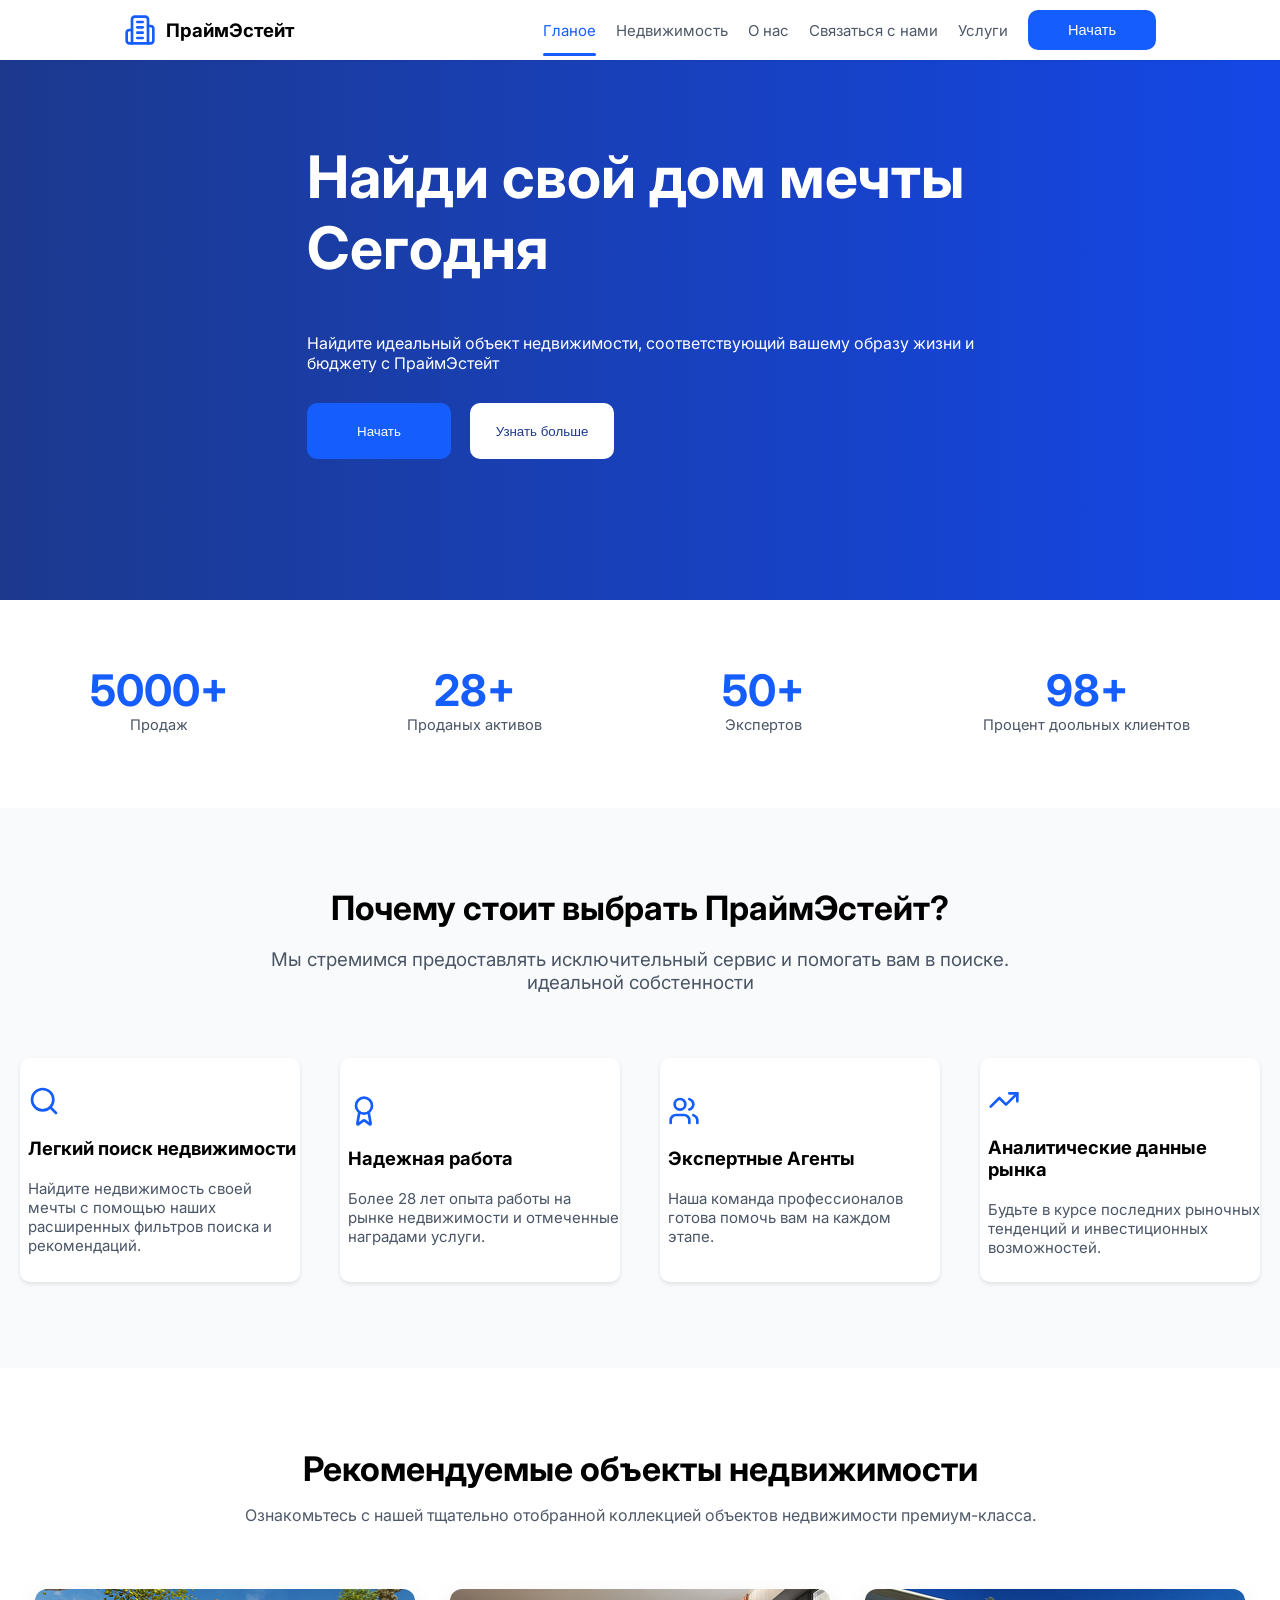
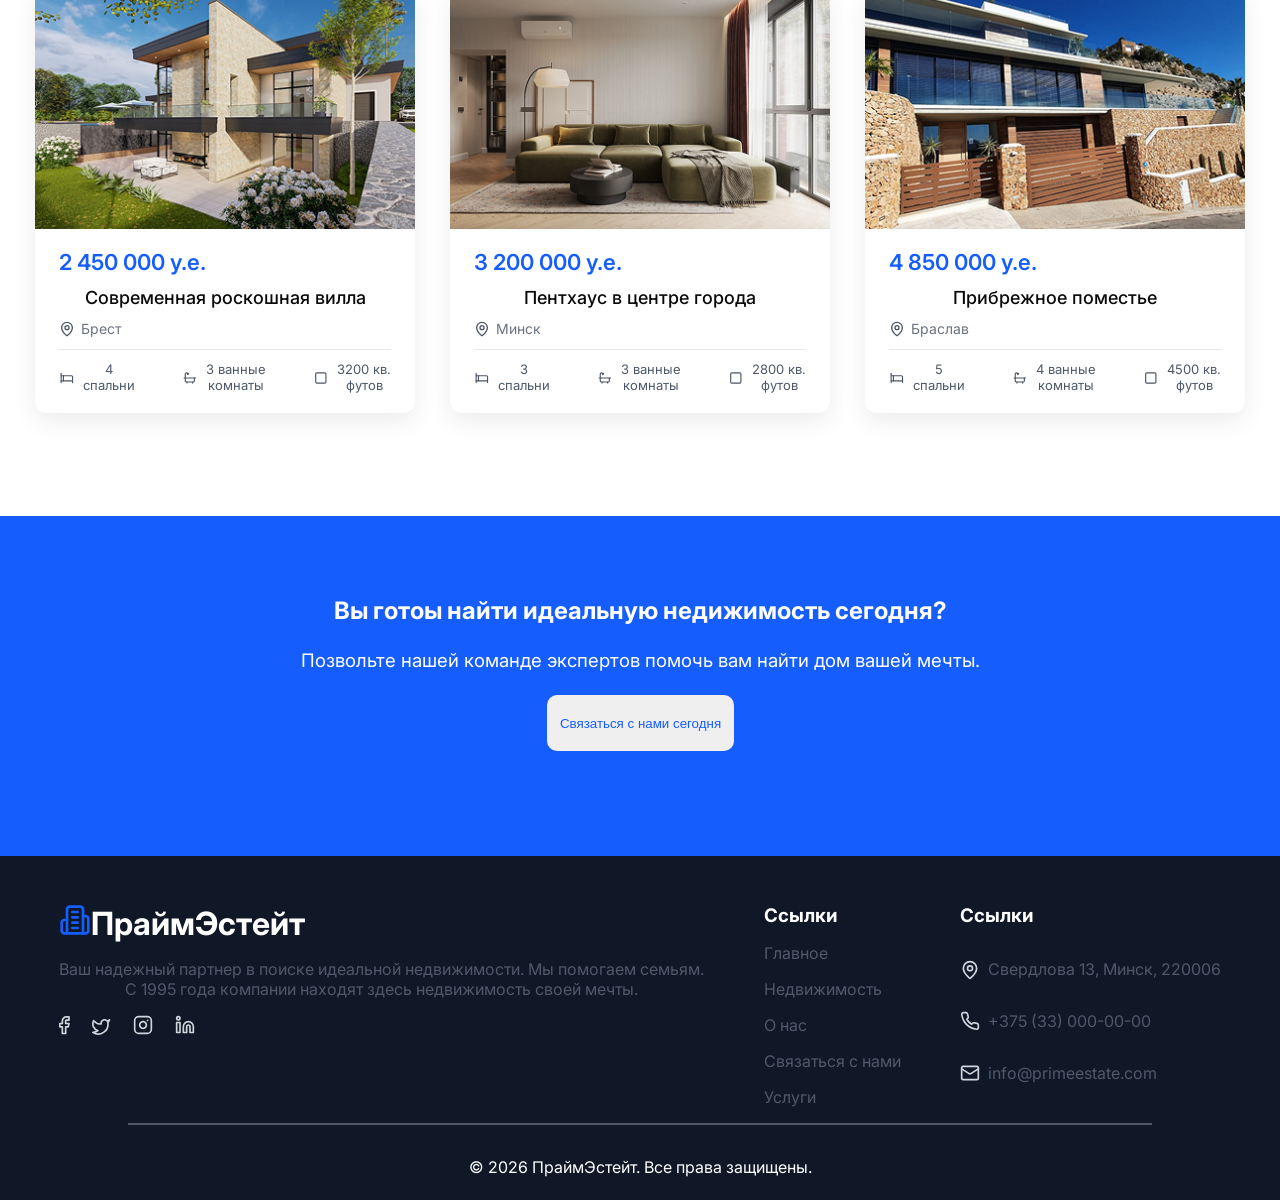
==== commit fe05965a: "Minor bugs" ====
--- a/index.html
+++ b/index.html
@@ -2,7 +2,7 @@
 <html lang="en">
 <head>
     <meta charset="UTF-8">
-    <meta name="viewport" content="width=<device-width>, initial-scale=1.0">
+    <meta name="viewport" content="width=device-width, initial-scale=1.0">
     <title>ПраймЭстейт</title>
     <link rel="stylesheet" href="styles/style.css">
     <link rel="preconnect" href="https://fonts.googleapis.com">
@@ -51,7 +51,7 @@
                     <a href="contact.html">Начать</a>
                 </button>
                 <button class="butt2" onclick="window.location='about.html';">
-                    <a href="about.html">Узнать боьше</a>
+                    <a href="about.html">Узнать больше</a>
                 </button>
             </div>
         </div>
@@ -336,7 +336,7 @@
             </div>
             <div class="inf_footer">
                 <h3>Ссылки</h3>
-                <a href="index.html">Гланое</a>
+                <a href="index.html">Главное</a>
                 <a href="appartament.html">Недвижимость</a>
                 <a href="about.html">О нас</a>
                 <a href="contact.html">Связаться с нами</a>
